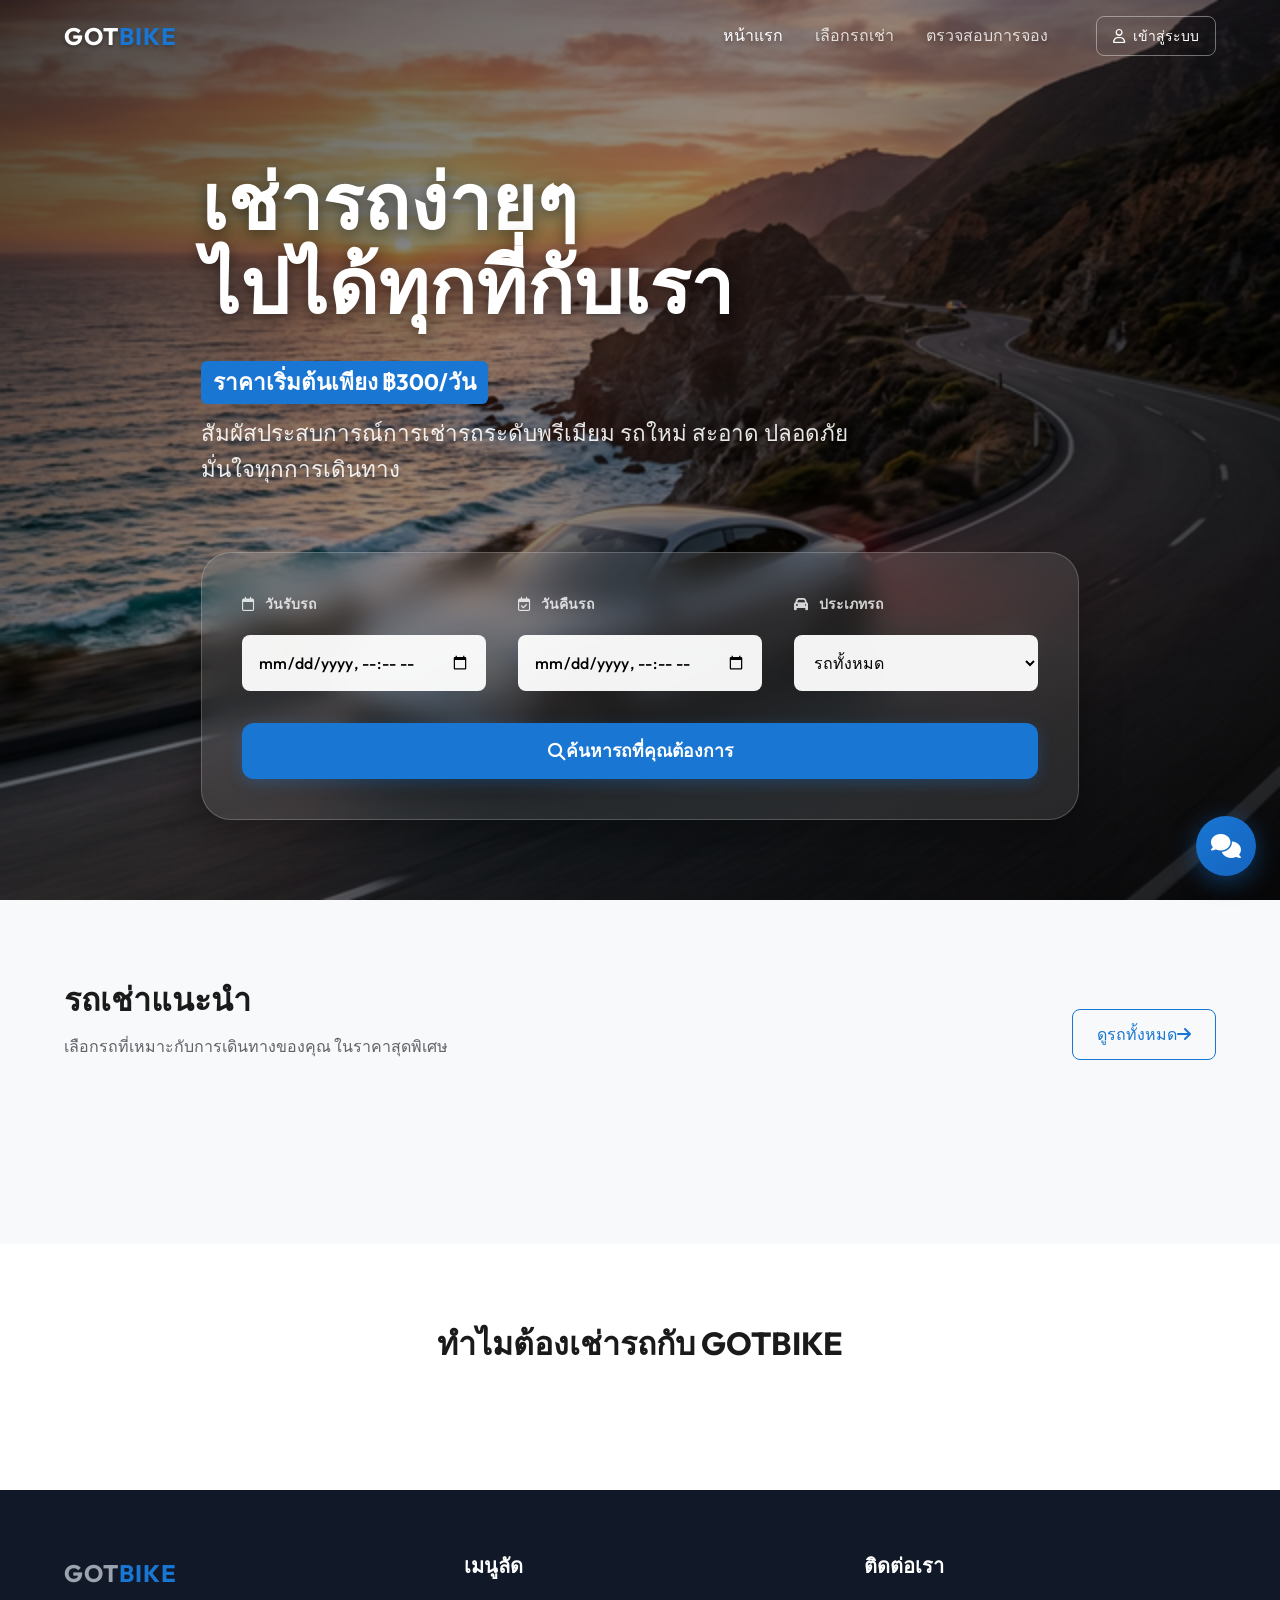
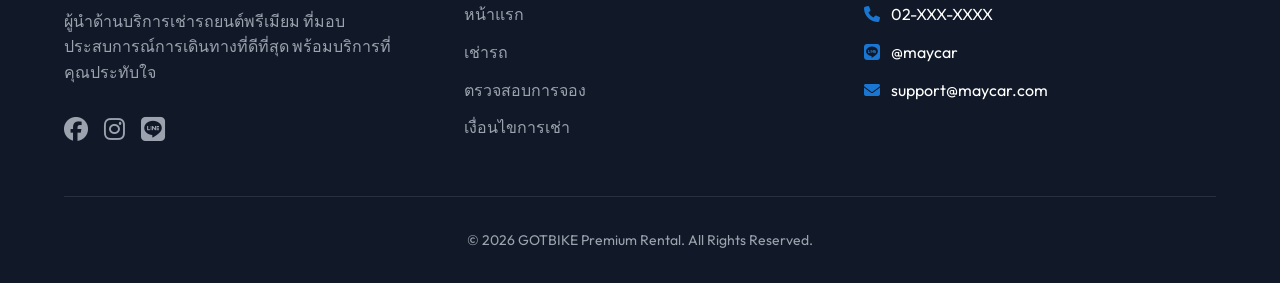
==== Got-Bike-main/index.html @ b729d26a "up" ====
<!DOCTYPE html>
<html lang="th">

<head>
    <meta charset="UTF-8">
    <meta name="viewport" content="width=device-width, initial-scale=1.0">
    <title>Maycar - บริการเช่ารถระดับพรีเมียม</title>
    <link rel="preconnect" href="https://fonts.googleapis.com">
    <link rel="preconnect" href="https://fonts.gstatic.com" crossorigin>
    <link href="https://fonts.googleapis.com/css2?family=Outfit:wght@300;400;500;600;700&display=swap" rel="stylesheet">
    <link rel="stylesheet" href="css/global.css">
    <!-- Icons -->
    <link rel="stylesheet" href="https://cdnjs.cloudflare.com/ajax/libs/font-awesome/6.4.0/css/all.min.css">
</head>

<body>

    <!-- App Shell: Header -->
    <header id="header">
        <div class="container nav-container">
            <a href="#home" class="logo">GOT<span>BIKE</span></a>

            <button class="mobile-menu-btn" id="mobile-menu-btn" onclick="toggleMobileMenu()">
                <i class="fa-solid fa-bars"></i>
            </button>

            <div class="nav-content" id="nav-content">
                <nav class="nav-links">
                    <a href="#home" class="active" onclick="closeMobileMenu()">หน้าแรก</a>
                    <a href="#fleet" onclick="closeMobileMenu()">เลือกรถเช่า</a>
                    <a href="#dashboard" onclick="closeMobileMenu()">ตรวจสอบการจอง</a>
                </nav>
                <div class="nav-actions">
                    <button onclick="toggleModal('loginModal'); closeMobileMenu();" class="btn btn-outline"
                        id="nav-login-btn" style="padding: 0.5rem 1rem; font-size: 0.875rem;">
                        <i class="fa-regular fa-user" style="margin-right: 0.5rem;"></i> เข้าสู่ระบบ
                    </button>
                </div>
            </div>
        </div>
    </header>

    <!-- Main Content Area -->
    <main id="app">

        <!-- View: Home Page -->
        <section id="home" class="view active">
            <!-- Hero Section -->
            <div class="hero">
                <img src="hero_desktop_premium.png" alt="Premium Car" class="hero-bg desktop-only">
                <img src="https://images.unsplash.com/photo-1533473359331-0135ef1b58bf?auto=format&fit=crop&q=80&w=800"
                    alt="Premium Car Mobile" class="hero-bg mobile-only">

                <div class="hero-overlay"></div>

                <div class="container hero-container">
                    <div class="hero-text">
                        <h1 class="hero-title">เช่ารถง่ายๆ<br>ไปได้ทุกที่กับเรา</h1>
                        <p class="hero-subtitle">
                            <span class="highlight">ราคาเริ่มต้นเพียง ฿300/วัน</span><br>
                            สัมผัสประสบการณ์การเช่ารถระดับพรีเมียม รถใหม่ สะอาด ปลอดภัย มั่นใจทุกการเดินทาง
                        </p>
                    </div>

                    <div class="search-bar glass-panel">
                        <div class="search-inputs">
                            <div class="search-input-group">
                                <label><i class="fa-regular fa-calendar"></i> วันรับรถ</label>
                                <input type="datetime-local" class="form-input" id="pickup-date">
                            </div>
                            <div class="search-input-group">
                                <label><i class="fa-regular fa-calendar-check"></i> วันคืนรถ</label>
                                <input type="datetime-local" class="form-input" id="return-date">
                            </div>
                            <div class="search-input-group">
                                <label><i class="fa-solid fa-car"></i> ประเภทรถ</label>
                                <select class="form-input" id="car-type">
                                    <option value="">รถทั้งหมด</option>
                                    <option value="airport">รถรับส่งสนามบิน</option>
                                    <option value="van">รถตู้นำเที่ยว VIP</option>
                                    <option value="car">รถยนต์</option>
                                    <option value="ev">รถไฟฟ้า (EV)</option>
                                    <option value="motorcycle">รถจักรยานยนต์</option>
                                </select>
                            </div>
                        </div>
                        <button class="btn btn-primary search-submit" onclick="navigate('fleet')">
                            <i class="fa-solid fa-magnifying-glass"></i> ค้นหารถที่คุณต้องการ
                        </button>
                    </div>
                </div>
            </div>

            <!-- Featured Cars Section -->
            <div class="container" style="padding: 5rem 1.5rem;">
                <div
                    style="display: flex; justify-content: space-between; align-items: flex-end; margin-bottom: 2.5rem;">
                    <div>
                        <h2 class="section-title">รถเช่าแนะนำ</h2>
                        <p style="color: var(--text-secondary);">เลือกรถที่เหมาะกับการเดินทางของคุณ ในราคาสุดพิเศษ</p>
                    </div>
                    <button class="btn btn-outline" onclick="navigate('fleet')">ดูรถทั้งหมด <i
                            class="fa-solid fa-arrow-right"></i></button>
                </div>

                <div class="vehicle-grid" id="featured-cars-grid">
                    <!-- Vehicle Cards injected via JS -->
                </div>
            </div>

            <!-- Why Us Section -->
            <div style="background-color: white; padding: 5rem 1.5rem;">
                <div class="container">
                    <h2 class="section-title" style="text-align: center; margin-bottom: 3rem;">ทำไมต้องเช่ารถกับ GOTBIKE
                    </h2>
                    <div style="display: grid; grid-template-columns: repeat(auto-fit, minmax(280px, 1fr)); gap: 2.5rem;"
                        id="why-us-grid">
                        <!-- Injected via JS -->
                    </div>
                </div>
            </div>
        </section>

        <!-- View: Fleet Selection -->
        <section id="fleet" class="view">
            <div class="container" style="padding: 2rem 1.5rem;">
                <div class="fleet-layout" style="display: flex; gap: 2rem; align-items: flex-start;">

                    <!-- Sidebar Filter -->
                    <aside class="fleet-sidebar"
                        style="width: 250px; flex-shrink: 0; background: var(--bg-white); padding: 1.5rem; border-radius: 12px; box-shadow: var(--shadow-sm); border: 1px solid var(--surface-border); position: sticky; top: 100px;">
                        <h3 style="margin-top: 0; margin-bottom: 1.5rem; font-size: 1.25rem;">หมวดหมู่รถ</h3>
                        <ul class="filter-list"
                            style="list-style: none; padding: 0; margin: 0; display: flex; flex-direction: column; gap: 0.5rem;"
                            id="fleet-filter-list">
                            <!-- Filters generated by JS -->
                        </ul>
                    </aside>

                    <!-- Vehicle Grid -->
                    <main class="fleet-main" style="flex-grow: 1;">
                        <div
                            style="display: flex; justify-content: space-between; align-items: center; margin-bottom: 2rem;">
                            <h2 style="margin: 0;">รถทั้งหมด</h2>
                            <span id="fleet-count" style="color: var(--text-secondary); font-size: 0.875rem;">พบรถ 0
                                คัน</span>
                        </div>
                        <div class="vehicle-grid" id="fleet-cars-grid">
                            <!-- Vehicle Cards injected via JS -->
                        </div>
                    </main>

                </div>
            </div>
        </section>

        <!-- View: Dashboard -->
        <section id="dashboard" class="view">
            <div class="dashboard-hero">
                <div class="container">
                    <h1 class="hero-title" style="font-size: 3rem; margin-bottom: 0.5rem;">การจองของฉัน</h1>
                    <p class="hero-subtitle" style="font-size: 1.1rem; opacity: 0.8;">
                        ติดตามสถานะและจัดการรายการจองรถทั้งหมดของคุณได้ที่นี่</p>
                </div>
            </div>

            <div class="dashboard-container">
                <!-- Not Logged In State -->
                <div id="dashboard-guest-state" class="glass-panel"
                    style="text-align: center; padding: 4rem 2rem; background: var(--bg-white); border-radius: 20px;">
                    <i class="fa-solid fa-lock fa-3x" style="color: #cbd5e1; margin-bottom: 1.5rem;"></i>
                    <h2 style="font-size: 1.75rem; margin-bottom: 1rem;">เข้าสู่ระบบเพื่อดูการจอง</h2>
                    <p
                        style="color: var(--text-secondary); margin-bottom: 2rem; max-width: 400px; margin-left: auto; margin-right: auto;">
                        กรุณาเข้าสู่ระบบบัญชีของคุณเพื่อตรวจสอบสถานะการเช่ารถและประวัติการทำรายการทั้งหมด</p>
                    <button class="btn btn-primary" onclick="toggleModal('loginModal')"
                        style="padding: 1rem 2rem;">เข้าสู่ระบบตอนนี้</button>
                </div>

                <!-- Logged In State -->
                <div id="dashboard-user-state" style="display: none;">
                    <div class="dashboard-tabs">
                        <button class="tab-btn active" onclick="filterBookings('all', this)">การจองทั้งหมด</button>
                        <button class="tab-btn" onclick="filterBookings('pending', this)">กำลังดำเนินการ</button>
                        <button class="tab-btn" onclick="filterBookings('history', this)">ประวัติย้อนหลัง</button>
                    </div>

                    <div id="user-bookings-list" style="display: flex; flex-direction: column;">
                        <!-- Bookings injected here by JS -->

                        <!-- Empty State Placeholder -->
                        <div id="empty-bookings"
                            style="text-align: center; padding: 5rem 2rem; background: var(--bg-white); border-radius: 20px; border: 2px dashed #e2e8f0; display: none;">
                            <div
                                style="width: 80px; height: 80px; background: #f1f5f9; border-radius: 50%; display: flex; align-items: center; justify-content: center; margin: 0 auto 1.5rem; color: #94a3b8;">
                                <i class="fa-regular fa-calendar-xmark fa-2x"></i>
                            </div>
                            <h3 style="color: #1e293b; margin-bottom: 0.5rem;">ยังไม่มีราการจองในขณะนี้</h3>
                            <p style="color: #64748b; margin-bottom: 2rem;">ดูเหมือนว่าคุณจะยังไม่มีการจองรถ
                                ลองไปเลือกรถที่คุณชอบดูสิ</p>
                            <button class="btn btn-primary" onclick="navigate('fleet')"
                                style="padding: 0.75rem 2rem;">ไปที่หน้ารถเช่า</button>
                        </div>
                    </div>
                </div>
            </div>
        </section>

    </main>

    <!-- App Shell: Footer -->
    <footer>
        <div class="container">
            <div class="footer-content">
                <div class="footer-col" style="flex: 2;">
                    <a href="#home" class="logo" style="display: block; margin-bottom: 1rem;">GOT<span>BIKE</span></a>
                    <p>ผู้นำด้านบริการเช่ารถยนต์พรีเมียม ที่มอบประสบการณ์การเดินทางที่ดีที่สุด พร้อมบริการที่คุณประทับใจ
                    </p>
                    <div style="display: flex; gap: 1rem; margin-top: 1.5rem;">
                        <a href="#" style="font-size: 1.5rem;"><i class="fa-brands fa-facebook"></i></a>
                        <a href="#" style="font-size: 1.5rem;"><i class="fa-brands fa-instagram"></i></a>
                        <a href="#" style="font-size: 1.5rem;"><i class="fa-brands fa-line"></i></a>
                    </div>
                </div>
                <div class="footer-col">
                    <h3>เมนูลัด</h3>
                    <ul>
                        <li><a href="#home">หน้าแรก</a></li>
                        <li><a href="#fleet">เช่ารถ</a></li>
                        <li><a href="#dashboard">ตรวจสอบการจอง</a></li>
                        <li><a href="#">เงื่อนไขการเช่า</a></li>
                    </ul>
                </div>
                <div class="footer-col">
                    <h3>ติดต่อเรา</h3>
                    <ul>
                        <li><i class="fa-solid fa-phone" style="margin-right: 0.5rem; color: var(--primary);"></i>
                            02-XXX-XXXX</li>
                        <li><i class="fa-brands fa-line" style="margin-right: 0.5rem; color: var(--primary);"></i>
                            @maycar</li>
                        <li><i class="fa-solid fa-envelope" style="margin-right: 0.5rem; color: var(--primary);"></i>
                            support@maycar.com</li>
                    </ul>
                </div>
            </div>
            <div class="footer-bottom">
                &copy; 2026 GOTBIKE Premium Rental. All Rights Reserved.
            </div>
        </div>
    </footer>

    <!-- Auth Modals -->
    <!-- Login Modal -->
    <div class="modal-overlay" id="loginModal">
        <div class="modal">
            <i class="fa-solid fa-xmark modal-close" onclick="toggleModal('loginModal')"></i>
            <div class="modal-header">
                <h2 style="margin-bottom: 0.5rem;">ยินดีต้อนรับกลับมา</h2>
                <p style="color: var(--text-secondary);">เข้าสู่ระบบเพื่อจัดการการจองของคุณ</p>
            </div>
            <form id="loginForm" onsubmit="handleLogin(event)">
                <div class="form-group">
                    <label for="login-email">อีเมล</label>
                    <input type="email" id="login-email" class="form-input" placeholder="example@mail.com" required>
                </div>
                <div class="form-group">
                    <label for="login-password">รหัสผ่าน</label>
                    <input type="password" id="login-password" class="form-input" placeholder="••••••••" required>
                </div>
                <button type="submit" class="btn btn-primary"
                    style="width: 100%; margin-top: 1rem;">เข้าสู่ระบบ</button>
            </form>
            <div class="modal-footer">
                ยังไม่มีบัญชีใช่หรือไม่? <a href="#"
                    onclick="switchModal('loginModal', 'registerModal')">สมัครสมาชิก</a>
            </div>
        </div>
    </div>

    <!-- Register Modal -->
    <div class="modal-overlay" id="registerModal">
        <div class="modal">
            <i class="fa-solid fa-xmark modal-close" onclick="toggleModal('registerModal')"></i>
            <div class="modal-header">
                <h2 style="margin-bottom: 0.5rem;">สร้างบัญชีใหม่</h2>
                <p style="color: var(--text-secondary);">สมัครสมาชิกเพื่อรับสิทธิพิเศษมากมาย</p>
            </div>
            <form id="registerForm" onsubmit="handleRegister(event)">
                <div class="form-group">
                    <label for="reg-name">ชื่อ-นามสกุล</label>
                    <input type="text" id="reg-name" class="form-input" placeholder="สมชาย ใจดี" required>
                </div>
                <div class="form-row" style="display: flex; gap: 1rem;">
                    <div class="form-group" style="flex: 1;">
                        <label for="reg-id-card">เลขบัตรประจำตัว</label>
                        <input type="text" id="reg-id-card" class="form-input" placeholder="เลข 13 หลัก">
                    </div>
                    <div class="form-group" style="flex: 1;">
                        <label for="reg-phone">เบอร์โทรศัพท์</label>
                        <input type="tel" id="reg-phone" class="form-input" placeholder="08X-XXX-XXXX">
                    </div>
                </div>
                <div class="form-group">
                    <label for="reg-permanent-address">ที่อยู่ตามบัตรประจำตัว</label>
                    <textarea id="reg-permanent-address" class="form-input" rows="2"
                        placeholder="ที่อยู่ตามทะเบียนบ้าน/บัตรประชาชน"></textarea>
                </div>
                <div class="form-group">
                    <label for="reg-email">อีเมล</label>
                    <input type="email" id="reg-email" class="form-input" placeholder="example@mail.com" required>
                </div>
                <div class="form-group">
                    <label for="reg-password">รหัสผ่าน</label>
                    <input type="password" id="reg-password" class="form-input" placeholder="••••••••" required>
                </div>
                <button type="submit" class="btn btn-accent"
                    style="width: 100%; margin-top: 1rem; font-weight: 600;">สมัครสมาชิก</button>
            </form>
            <div class="modal-footer">
                มีบัญชีอยู่แล้ว? <a href="#" onclick="switchModal('registerModal', 'loginModal')">เข้าสู่ระบบ</a>
            </div>
        </div>
    </div>

    <!-- Booking Modal (Multi-step) -->
    <div class="modal-overlay" id="bookingModal">
        <div class="modal" style="max-width: 600px; padding: 2rem;">
            <i class="fa-solid fa-xmark modal-close" onclick="toggleModal('bookingModal')"></i>
            <div class="modal-header" style="margin-bottom: 1.5rem;">
                <h2 style="font-size: 1.5rem; margin-bottom: 0.5rem;" id="booking-modal-title">ยืนยันการจองรถ</h2>
                <div style="display: flex; gap: 1rem; align-items: center; justify-content: center; margin-top: 1rem;"
                    id="booking-steps">
                    <span class="step-indicator active" id="step-1-indicator">1. ข้อมูล</span>
                    <i class="fa-solid fa-chevron-right" style="color: var(--surface-border); font-size: 0.8rem;"></i>
                    <span class="step-indicator" id="step-2-indicator" style="color: var(--text-secondary);">2.
                        ชำระเงิน</span>
                </div>
            </div>

            <!-- Step 1: Booking Details & Summary -->
            <div id="booking-step-1">
                <div
                    style="display: flex; gap: 1rem; margin-bottom: 1.5rem; background: var(--bg-light); padding: 1rem; border-radius: 8px;">
                    <img id="booking-car-img" src=""
                        style="width: 100px; height: 70px; object-fit: cover; border-radius: 4px;">
                    <div>
                        <h3 id="booking-car-name" style="font-size: 1.1rem; margin-bottom: 0.25rem;">Car Name</h3>
                        <p style="color: var(--primary); font-weight: 600; font-size: 0.9rem;"><span
                                id="booking-car-price">0</span> บาท / วัน</p>
                    </div>
                </div>

                <form id="bookingForm" onsubmit="goToPaymentStep(event)">
                    <input type="hidden" id="booking-car-id">

                    <div class="form-row" style="display: flex; gap: 1rem;">
                        <div class="form-group" style="flex: 1;">
                            <label>วันรับรถ *</label>
                            <input type="datetime-local" id="b-pickup" class="form-input" required
                                onchange="calculateBookingTotal()">
                        </div>
                        <div class="form-group" style="flex: 1;">
                            <label>วันคืนรถ *</label>
                            <input type="datetime-local" id="b-return" class="form-input" required
                                onchange="calculateBookingTotal()">
                        </div>
                    </div>

                    <div class="form-row" style="display: flex; gap: 1rem;">
                        <div class="form-group" style="flex: 1;">
                            <label>เลขบัตรประจำตัว *</label>
                            <input type="text" id="b-id-card" class="form-input" placeholder="เลขบัตร 13 หลัก" required>
                        </div>
                        <div class="form-group" style="flex: 1;">
                            <label>เบอร์โทรศัพท์ *</label>
                            <input type="tel" id="b-phone" class="form-input" placeholder="08X-XXX-XXXX" required>
                        </div>
                    </div>

                    <div class="form-group">
                        <label>ที่อยู่ตามบัตรประจำตัว *</label>
                        <textarea id="b-permanent-address" class="form-input" rows="2"
                            placeholder="ที่อยู่ตามทะเบียนบ้าน/บัตรประชาชน" required></textarea>
                    </div>

                    <div class="form-group">
                        <label>เลือกวิธีรับรถ *</label>
                        <select id="b-delivery" class="form-input" required
                            onchange="toggleAddressField(); calculateBookingTotal();">
                            <option value="store">รับที่สาขา (ฟรี)</option>
                            <option value="delivery">บริการขับส่งถึงที่ (+150 บาท)</option>
                        </select>
                    </div>

                    <div class="form-group" id="address-group" style="display: none;">
                        <label>ที่อยู่จัดส่งรถ *</label>
                        <textarea id="b-address" class="form-input" rows="2"
                            placeholder="ระบุโรงแรม, บ้าน, หรือสถานที่จัดส่ง"></textarea>
                        <label style="margin-top: 0.5rem; display: block;">ลิงก์ Google Map (ถ้ามี)</label>
                        <input type="url" id="b-map-link" class="form-input" placeholder="https://goo.gl/maps/...">
                    </div>

                    <div
                        style="background: rgba(25, 118, 210, 0.05); padding: 1.5rem; border-radius: 8px; margin-bottom: 1.5rem; border: 1px solid rgba(25, 118, 210, 0.1);">
                        <div
                            style="display: flex; justify-content: space-between; margin-bottom: 0.5rem; font-size: 0.9rem;">
                            <span>ค่าเช่ารถ (<span id="summary-days">0</span> วัน)</span>
                            <span><span id="summary-car-total">0</span> บาท</span>
                        </div>
                        <div style="display: flex; justify-content: space-between; margin-bottom: 1rem; font-size: 0.9rem;"
                            id="summary-delivery-row">
                            <span>ค่าบริการส่งรถ</span>
                            <span><span id="summary-delivery-fee">0</span> บาท</span>
                        </div>
                        <div
                            style="display: flex; justify-content: space-between; border-top: 1px dashed var(--surface-border); padding-top: 1rem; font-weight: 700; font-size: 1.25rem;">
                            <span>ยอดชำระสุทธิ</span>
                            <span style="color: var(--primary);"><span id="summary-total">0</span> บาท</span>
                        </div>
                    </div>

                    <button type="submit" class="btn btn-primary" style="width: 100%;">ดำเนินการชำระเงิน <i
                            class="fa-solid fa-arrow-right" style="margin-left: 0.5rem;"></i></button>
                </form>
            </div>

            <!-- Step 2: Payment (Mock QR) -->
            <div id="booking-step-2" style="display: none;">
                <div style="text-align: center; margin-bottom: 1.5rem;">
                    <p style="margin-bottom: 1rem;">สแกนเพื่อชำระยอด <span id="payment-total"
                            style="font-weight: 700; color: var(--primary); font-size: 1.25rem;">0</span> บาท</p>
                    <div
                        style="background: #f8f9fa; padding: 1.5rem; border-radius: 12px; display: inline-block; border: 1px dashed var(--surface-border);">
                        <img id="qr-payment-img"
                            src="https://upload.wikimedia.org/wikipedia/commons/d/d0/QR_code_for_mobile_English_Wikipedia.svg"
                            style="width: 180px; height: 180px;  margin-bottom: 1rem;">
                        <p id="bank-acc-info" style="font-size: 0.875rem; color: var(--text-secondary);"></p>
                    </div>
                </div>

                <form onsubmit="confirmPayment(event)">
                    <div class="form-group">
                        <label>หลักฐานการโอนเงิน (จำลอง)</label>
                        <input type="file" id="b-slip" class="form-input" required accept="image/*">
                    </div>

                    <div style="display: flex; gap: 1rem; margin-top: 2rem;">
                        <button type="button" class="btn btn-outline" style="flex: 1;"
                            onclick="goToDetailsStep()">ย้อนกลับ</button>
                        <button type="submit" class="btn btn-primary" style="flex: 2;">แจ้งชำระเงิน <i
                                class="fa-solid fa-check" style="margin-left: 0.5rem;"></i></button>
                    </div>
                </form>
            </div>

            <!-- Step 3: Success -->
            <div id="booking-step-3" style="display: none; text-align: center; padding: 2rem 0;">
                <div
                    style="width: 80px; height: 80px; background: rgba(76, 175, 80, 0.1); color: #4CAF50; border-radius: 50%; display: flex; align-items: center; justify-content: center; font-size: 2.5rem; margin: 0 auto 1.5rem;">
                    <i class="fa-solid fa-check"></i>
                </div>
                <h2 style="margin-bottom: 0.5rem;">จองรถสำเร็จ!</h2>
                <p style="color: var(--text-secondary); margin-bottom: 2rem;">ขอบคุณที่ใช้บริการ GOTBIKE
                    เราได้ส่งรายละเอียดการจองไปที่อีเมลของคุณแล้ว</p>
                <button class="btn btn-primary"
                    onclick="toggleModal('bookingModal'); window.location.hash='#dashboard'">ไปที่หน้า
                    Dashboard</button>
            </div>
        </div>
    </div>

    <!-- Receipt Modal -->
    <div class="modal-overlay" id="receiptModal" onclick="if(event.target === this) closeReceiptModal()">
        <div class="modal receipt-modal" style="max-width: 520px; padding: 0; position: relative;">
            <i class="fa-solid fa-xmark modal-close" onclick="closeReceiptModal()" style="top: 1rem; right: 1.25rem; font-size: 1.25rem; color: #64748b; cursor: pointer; z-index: 10;"></i>
            <div class="receipt-content" id="receipt-content">
                <div class="receipt-header">
                    <div class="receipt-logo">GOT<span>BIKE</span></div>
                    <p style="color: #64748b; font-size: 0.875rem; margin-top: 0.25rem;">ใบเสร็จการจองรถ</p>
                </div>
                <div class="receipt-divider"></div>
                <div class="receipt-booking-id" id="receipt-booking-id">BKG-00000</div>
                <div class="receipt-car-section" id="receipt-car-section">
                    <img id="receipt-car-img" src="" alt="Car">
                    <div>
                        <h3 id="receipt-car-name">Car Name</h3>
                        <span class="receipt-status" id="receipt-status">สถานะ</span>
                    </div>
                </div>
                <div class="receipt-details">
                    <div class="receipt-row">
                        <span class="receipt-label"><i class="fa-regular fa-user"></i> ชื่อผู้จอง</span>
                        <span class="receipt-value" id="receipt-customer-name">-</span>
                    </div>
                    <div class="receipt-row">
                        <span class="receipt-label"><i class="fa-regular fa-envelope"></i> อีเมล</span>
                        <span class="receipt-value" id="receipt-customer-email">-</span>
                    </div>
                    <div class="receipt-row">
                        <span class="receipt-label"><i class="fa-solid fa-phone"></i> เบอร์โทร</span>
                        <span class="receipt-value" id="receipt-customer-phone">-</span>
                    </div>
                    <div class="receipt-divider-light"></div>
                    <div class="receipt-row">
                        <span class="receipt-label"><i class="fa-solid fa-arrow-right" style="color:#10b981;"></i> วันรับรถ</span>
                        <span class="receipt-value" id="receipt-pickup">-</span>
                    </div>
                    <div class="receipt-row">
                        <span class="receipt-label"><i class="fa-solid fa-arrow-left" style="color:#ef4444;"></i> วันคืนรถ</span>
                        <span class="receipt-value" id="receipt-return">-</span>
                    </div>
                    <div class="receipt-divider-light"></div>
                    <div class="receipt-row receipt-total-row">
                        <span class="receipt-label" style="font-weight:700; font-size:1rem;">ยอดชำระสุทธิ</span>
                        <span class="receipt-value" id="receipt-total" style="font-weight:800; font-size:1.5rem; color:var(--primary);">฿0</span>
                    </div>
                </div>
                <div class="receipt-footer">
                    <p>ขอบคุณที่ใช้บริการ GOTBIKE</p>
                    <p style="font-size: 0.75rem; color: #94a3b8;">เอกสารนี้ออกโดยระบบอัตโนมัติ</p>
                </div>
            </div>
            <div class="receipt-actions">
                <button class="btn btn-outline" onclick="closeReceiptModal()" style="flex:1;"><i class="fa-solid fa-xmark" style="margin-right:0.5rem;"></i> ปิด</button>
                <button class="btn btn-primary" onclick="printReceipt()" style="flex:2;"><i class="fa-solid fa-print" style="margin-right:0.5rem;"></i> พิมพ์ใบเสร็จ</button>
            </div>
        </div>
    </div>

    <!-- Chat FAB Button -->
    <div id="chat-fab" class="chat-fab" onclick="toggleChatWidget()">
        <i class="fa-solid fa-comments"></i>
        <span class="chat-fab-badge" id="chat-fab-badge" style="display:none;">0</span>
    </div>

    <!-- Chat Widget -->
    <div id="chat-widget" class="chat-widget">
        <div class="chat-widget-header">
            <div style="display:flex; align-items:center; gap:0.75rem;">
                <div class="chat-avatar"><i class="fa-solid fa-headset"></i></div>
                <div>
                    <h4 style="margin:0; font-size:1rem; color:white;">GOTBIKE Support</h4>
                    <span style="font-size:0.75rem; color:rgba(255,255,255,0.7);">ออนไลน์ พร้อมช่วยเหลือ</span>
                </div>
            </div>
            <button class="chat-close-btn" onclick="toggleChatWidget()"><i class="fa-solid fa-xmark"></i></button>
        </div>
        <div class="chat-widget-body" id="chat-messages">
            <div class="chat-welcome-msg">
                <div class="chat-avatar-lg"><i class="fa-solid fa-robot"></i></div>
                <p>สวัสดีครับ! 👋<br>มีอะไรให้ช่วยไหมครับ? พิมพ์ข้อความได้เลย</p>
            </div>
        </div>
        <div class="chat-widget-footer">
            <div class="chat-login-required" id="chat-login-required" style="display:none;">
                <p>กรุณา<a href="#" onclick="toggleModal('loginModal'); toggleChatWidget();">เข้าสู่ระบบ</a>เพื่อส่งข้อความ</p>
            </div>
            <form class="chat-input-form" id="chat-input-form" onsubmit="sendChatMessage(event)">
                <input type="text" id="chat-input" class="chat-input" placeholder="พิมพ์ข้อความ..." autocomplete="off">
                <button type="submit" class="chat-send-btn"><i class="fa-solid fa-paper-plane"></i></button>
            </form>
        </div>
    </div>

    <!-- Firebase SDK (Compat) -->
    <script src="https://www.gstatic.com/firebasejs/9.6.1/firebase-app-compat.js"></script>
    <script src="https://www.gstatic.com/firebasejs/9.6.1/firebase-database-compat.js"></script>
    <script src="js/firebase-config.js"></script>

    <script src="js/data.js"></script>
    <script src="js/app.js"></script>
</body>

</html>
---- Got-Bike-main/css/global.css ----
:root {
    --primary: #1976D2;
    /* Deep Blue */
    --primary-hover: #1565C0;
    --accent: #FFCA28;
    /* Warm Yellow */
    --accent-hover: #FFB300;
    --bg-light: #F8F9FA;
    /* Almost white background */
    --bg-white: #FFFFFF;
    /* Pure White */
    --surface: rgba(255, 255, 255, 0.9);
    --surface-border: rgba(0, 0, 0, 0.08);
    --text-primary: #1A1A1A;
    /* Dark text for readability */
    --text-secondary: #5F6368;
    /* Gray text for secondary info */
    --glass-bg: rgba(255, 255, 255, 0.85);
    --glass-border: rgba(255, 255, 255, 0.4);
    --shadow-sm: 0 2px 8px rgba(0, 0, 0, 0.05);
    --shadow-md: 0 4px 20px rgba(0, 0, 0, 0.08);
}

* {
    margin: 0;
    padding: 0;
    box-sizing: border-box;
}

body {
    font-family: 'Outfit', 'Inter', -apple-system, sans-serif;
    background-color: var(--bg-light);
    color: var(--text-primary);
    line-height: 1.6;
    overflow-x: hidden;
}

/* Typography styles */
h1,
h2,
h3,
h4,
h5,
h6 {
    font-weight: 600;
    line-height: 1.2;
}

h2 {
    font-size: 2.5rem;
    margin-bottom: 2rem;
    text-align: center;
}

a {
    text-decoration: none;
    color: inherit;
}

ul {
    list-style: none;
}

/* Responsive Utility Classes */
.mobile-only {
    display: none !important;
}

.section-title {
    font-size: 2rem;
    font-weight: 700;
    margin-bottom: 1rem;
    text-align: left;
}

/* Reusable Components */
.container {
    max-width: 1200px;
    margin: 0 auto;
    padding: 0 1.5rem;
}

.btn {
    display: inline-flex;
    align-items: center;
    justify-content: center;
    padding: 0.75rem 1.5rem;
    border-radius: 8px;
    font-weight: 500;
    cursor: pointer;
    transition: all 0.3s ease;
    border: none;
    font-size: 1rem;
}

.btn-primary {
    background: var(--primary);
    color: white;
    box-shadow: 0 4px 15px rgba(25, 118, 210, 0.3);
}

.btn-primary:hover {
    background: var(--primary-hover);
    transform: translateY(-2px);
    box-shadow: 0 6px 20px rgba(25, 118, 210, 0.4);
}

.btn-accent {
    background: var(--accent);
    color: #000;
    box-shadow: 0 4px 15px rgba(255, 202, 40, 0.3);
}

.btn-accent:hover {
    background: var(--accent-hover);
    transform: translateY(-2px);
    box-shadow: 0 6px 20px rgba(255, 202, 40, 0.4);
}

.btn-outline {
    background: transparent;
    color: var(--primary);
    border: 1px solid var(--primary);
    transition: all 0.3s ease;
}

.btn-outline:hover {
    background: var(--primary);
    color: white;
    border-color: var(--primary);
}

.glass-panel {
    background: var(--glass-bg);
    backdrop-filter: blur(12px);
    -webkit-backdrop-filter: blur(12px);
    border: 1px solid var(--glass-border);
    border-radius: 16px;
}

/* Header */
header {
    position: fixed;
    top: 0;
    left: 0;
    width: 100%;
    z-index: 1000;
    padding: 1rem 0;
    transition: all 0.3s ease;
}

header.scrolled {
    background: rgba(255, 255, 255, 0.98);
    backdrop-filter: blur(10px);
    border-bottom: 1px solid var(--surface-border);
    box-shadow: var(--shadow-sm);
    padding: 0.5rem 0;
}

.nav-container {
    display: flex;
    justify-content: space-between;
    align-items: center;
    width: 100%;
}

.mobile-menu-btn {
    display: none;
    /* Hidden by default on desktop */
}

.nav-content {
    display: flex;
    align-items: center;
    gap: 3rem;
}

/* Header Text Colors based on scroll */
header:not(.scrolled) .logo,
header:not(.scrolled) .nav-links a {
    color: white;
    text-shadow: 0 2px 4px rgba(0, 0, 0, 0.3);
}

header:not(.scrolled) .btn-outline {
    color: white;
    border-color: rgba(255, 255, 255, 0.4);
}

header:not(.scrolled) .btn-outline:hover {
    background: rgba(255, 255, 255, 0.1);
}

header:not(.scrolled) .btn-outline:hover {
    background: rgba(255, 255, 255, 0.1);
}

.logo {
    font-size: 1.5rem;
    font-weight: 700;
    color: var(--text-primary);
    letter-spacing: 1px;
}

.logo span {
    color: var(--primary);
}

.nav-links {
    display: flex;
    gap: 2rem;
}

.nav-links a {
    font-size: 1rem;
    font-weight: 500;
    color: var(--text-primary);
    opacity: 0.8;
    transition: all 0.3s ease;
}

.nav-links a:hover,
.nav-links a.active {
    color: var(--primary);
    opacity: 1;
}

/* Main Content Views */
.view {
    display: none;
    opacity: 0;
    transition: opacity 0.4s ease;
    padding-top: 80px;
    /* Offset for fixed header */
    min-height: calc(100vh - 80px);
}

.view.active {
    display: block;
    opacity: 1;
}

/* Home - Hero Section */
.hero {
    position: relative;
    height: 100vh;
    min-height: 800px;
    margin-top: -80px;
    display: flex;
    align-items: center;
    overflow: hidden;
}

.hero-container {
    display: flex;
    flex-direction: column;
    justify-content: center;
    height: 100%;
    position: relative;
    z-index: 5;
    padding-top: 5rem;
}

.hero-bg {
    position: absolute;
    top: 0;
    left: 0;
    width: 100%;
    height: 100%;
    object-fit: cover;
    z-index: -2;
    transition: transform 0.5s ease;
}

.hero-overlay {
    position: absolute;
    top: 0;
    left: 0;
    width: 100%;
    height: 100%;
    background: linear-gradient(135deg,
            rgba(0, 0, 0, 0.7) 0%,
            rgba(0, 0, 0, 0.4) 40%,
            rgba(0, 0, 0, 0.8) 100%);
    z-index: -1;
}

.hero-text {
    max-width: 700px;
    margin-bottom: 4rem;
    animation: fadeInUp 1s ease;
}

.hero-title {
    font-size: clamp(3rem, 6vw, 5rem);
    font-weight: 800;
    margin-bottom: 2rem;
    color: white;
    line-height: 1.1;
    text-shadow: 0 4px 15px rgba(0, 0, 0, 0.5);
}

.hero-subtitle {
    font-size: clamp(1.1rem, 2vw, 1.4rem);
    color: rgba(255, 255, 255, 0.9);
    margin-bottom: 0;
    line-height: 1.6;
}

.hero-subtitle .highlight {
    background: var(--primary);
    color: white;
    padding: 0.25rem 0.75rem;
    border-radius: 6px;
    font-weight: 700;
    display: inline-block;
    margin-bottom: 0.75rem;
}

/* Glassmorphism Panel */
.glass-panel {
    background: rgba(255, 255, 255, 0.1);
    backdrop-filter: blur(15px);
    -webkit-backdrop-filter: blur(15px);
    border: 1px solid rgba(255, 255, 255, 0.2);
    border-radius: 20px;
    box-shadow: 0 20px 40px rgba(0, 0, 0, 0.3);
}

/* Home - Quick Search Bar */
.search-bar {
    width: 100%;
    max-width: 1100px;
    padding: 2.5rem;
    display: flex;
    flex-direction: column;
    gap: 2rem;
    animation: fadeInUp 1.2s ease;
    border-radius: 30px;
}

.search-inputs {
    width: 100%;
    display: grid;
    grid-template-columns: repeat(3, 1fr);
    gap: 2rem;
}

.search-input-group {
    display: flex;
    flex-direction: column;
    gap: 0.5rem;
}

.search-input-group label {
    display: block;
    color: rgba(255, 255, 255, 0.8);
    font-size: 0.875rem;
    font-weight: 600;
    margin-bottom: 0.75rem;
}

.search-input-group label i {
    margin-right: 0.5rem;
    color: var(--primary-light);
}

.search-input-group .form-input {
    background: rgba(255, 255, 255, 0.95);
    border: none;
    height: 56px;
    border-radius: 8px;
    padding: 0 1rem;
    font-family: inherit;
    width: 100%;
    font-weight: 500;
}

@keyframes fadeInUp {
    from {
        opacity: 0;
        transform: translateY(30px);
    }

    to {
        opacity: 1;
        transform: translateY(0);
    }
}

@media (max-width: 992px) {
    .hero-title {
        font-size: 3.5rem;
    }

    .search-bar {
        flex-direction: column;
        align-items: stretch;
        padding: 2rem;
    }

    .hero {
        height: auto;
        min-height: 100vh;
        padding: 120px 1.5rem 80px;
    }
}

@media (max-width: 768px) {
    .search-inputs {
        grid-template-columns: 1fr;
    }

    .hero-title {
        font-size: 2.5rem;
    }
}

.search-field {
    display: flex;
    flex-direction: column;
    gap: 0.5rem;
}

.search-field label {
    font-size: 0.875rem;
    color: var(--text-secondary);
    font-weight: 500;
}

.search-field input,
.search-field select {
    background: var(--bg-white);
    border: 1px solid var(--surface-border);
    color: var(--text-primary);
    padding: 1rem;
    border-radius: 8px;
    font-family: inherit;
    font-size: 1rem;
    transition: all 0.3s ease;
    box-shadow: inset 0 1px 3px rgba(0, 0, 0, 0.02);
}

.search-field input:focus,
.search-field select:focus {
    outline: none;
    border-color: var(--primary);
    box-shadow: 0 0 0 3px rgba(25, 118, 210, 0.1);
}

.search-field input[type="date"] {
    position: relative;
}

.quick-search button {
    padding: 1rem;
    height: 54px;
    /* Matches input height roughly */
}

.search-submit {
    height: 56px;
    font-size: 1.1rem;
    font-weight: 700;
    border-radius: 12px;
}

/* Vehicle Cards */
.vehicle-grid {
    display: grid;
    grid-template-columns: repeat(auto-fill, minmax(300px, 1fr));
    gap: 2rem;
    margin-bottom: 4rem;
}

.vehicle-card {
    border-radius: 16px;
    overflow: hidden;
    background: var(--bg-white);
    border: 1px solid var(--surface-border);
    transition: transform 0.3s ease, box-shadow 0.3s ease;
    display: flex;
    flex-direction: column;
    box-shadow: var(--shadow-sm);
}

.vehicle-card:hover {
    transform: translateY(-8px);
    box-shadow: var(--shadow-md);
    border-color: rgba(25, 118, 210, 0.2);
}

.vehicle-img-wrapper {
    position: relative;
    height: 200px;
    overflow: hidden;
    background: #f0f2f5;
}

.vehicle-img {
    width: 100%;
    height: 100%;
    object-fit: cover;
    transition: transform 0.5s ease;
}

.vehicle-card:hover .vehicle-img {
    transform: scale(1.05);
}

.vehicle-category {
    position: absolute;
    top: 1rem;
    right: 1rem;
    background: var(--accent);
    color: #000;
    padding: 0.35rem 0.85rem;
    border-radius: 20px;
    font-size: 0.75rem;
    font-weight: 700;
    text-transform: uppercase;
    box-shadow: 0 2px 10px rgba(255, 202, 40, 0.4);
}

.vehicle-info {
    padding: 1.5rem;
    flex: 1;
    display: flex;
    flex-direction: column;
}

.vehicle-name {
    font-size: 1.25rem;
    margin-bottom: 0.5rem;
}

.vehicle-specs {
    display: flex;
    gap: 1rem;
    color: var(--text-secondary);
    font-size: 0.875rem;
    margin-bottom: 1.5rem;
}

.vehicle-spec {
    display: flex;
    align-items: center;
    gap: 0.3rem;
}

.vehicle-footer {
    margin-top: auto;
    display: flex;
    justify-content: space-between;
    align-items: center;
    padding-top: 1.5rem;
    border-top: 1px solid var(--surface-border);
}

.vehicle-price {
    font-size: 1.5rem;
    font-weight: 700;
    color: var(--primary);
}

.vehicle-price span {
    font-size: 0.875rem;
    color: var(--text-secondary);
    font-weight: 400;
}

/* Why Us Section */
.why-us {
    padding: 5rem 0;
    background: var(--bg-white);
}

.features-grid {
    display: grid;
    grid-template-columns: repeat(auto-fit, minmax(280px, 1fr));
    gap: 2rem;
    margin-top: 3rem;
}

.feature-card {
    text-align: center;
    padding: 2.5rem 1.5rem;
    border-radius: 16px;
    background: var(--bg-light);
    border: 1px solid var(--surface-border);
    box-shadow: var(--shadow-sm);
    transition: transform 0.3s ease;
}

.feature-card:hover {
    transform: translateY(-5px);
}

.feature-icon {
    font-size: 3rem;
    margin-bottom: 1.5rem;
    display: inline-block;
    color: var(--accent);
    filter: drop-shadow(0 4px 6px rgba(255, 202, 40, 0.4));
}

.feature-title {
    font-size: 1.25rem;
    margin-bottom: 1rem;
}

.feature-desc {
    color: var(--text-secondary);
    font-size: 0.95rem;
}

/* Footer */
footer {
    background: #111827;
    /* Dark blue-gray for footer */
    color: white;
    padding: 4rem 0 2rem;
    border-top: none;
}

.footer-content {
    display: grid;
    grid-template-columns: repeat(auto-fit, minmax(250px, 1fr));
    gap: 3rem;
    margin-bottom: 3rem;
}

.footer-col h3 {
    font-size: 1.25rem;
    margin-bottom: 1.5rem;
    color: white;
}

.footer-col.logo-col .logo {
    color: white;
}

.footer-col.logo-col .logo span {
    color: var(--accent);
}

.footer-col p {
    color: #9CA3AF;
    margin-bottom: 1rem;
}

.footer-col ul {
    display: flex;
    flex-direction: column;
    gap: 0.75rem;
}

.footer-col a {
    color: #9CA3AF;
    transition: color 0.3s ease;
}

.footer-col a:hover {
    color: var(--accent);
}

.footer-bottom {
    text-align: center;
    padding-top: 2rem;
    border-top: 1px solid rgba(255, 255, 255, 0.1);
    color: #9CA3AF;
    font-size: 0.875rem;
}

/* Responsive */
@media (max-width: 768px) {
    .hero h1 {
        font-size: 2.5rem;
    }

    .quick-search {
        margin: -40px 1rem 3rem;
        padding: 1.5rem;
    }

    .nav-links {
        display: none;
        /* Add mobile menu later */
    }
}

/* Modals */
.modal-overlay {
    position: fixed;
    top: 0;
    left: 0;
    width: 100%;
    height: 100%;
    background: rgba(0, 0, 0, 0.5);
    backdrop-filter: blur(5px);
    z-index: 2000;
    display: flex;
    align-items: center;
    justify-content: center;
    opacity: 0;
    pointer-events: none;
    transition: opacity 0.3s ease;
}

.modal-overlay.active {
    opacity: 1;
    pointer-events: all;
    overflow-y: auto;
    padding: 2rem 0;
}

.modal {
    background: var(--bg-white);
    width: 90%;
    max-width: 450px;
    border-radius: 16px;
    padding: 2.5rem;
    box-shadow: var(--shadow-md);
    transform: translateY(20px);
    transition: transform 0.3s ease;
    position: relative;
    max-height: calc(100vh - 4rem);
    overflow-y: auto;
}

.modal-overlay.active .modal {
    transform: translateY(0);
}

.modal-close {
    position: absolute;
    top: 1rem;
    right: 1.5rem;
    font-size: 1.5rem;
    color: var(--text-secondary);
    cursor: pointer;
    transition: color 0.3s ease;
}

.modal-close:hover {
    color: var(--primary);
}

.modal-header {
    text-align: center;
    margin-bottom: 2rem;
}

.form-group {
    margin-bottom: 1.5rem;
}

.form-group label {
    display: block;
    font-size: 0.875rem;
    font-weight: 500;
    margin-bottom: 0.5rem;
    color: var(--text-primary);
}

.form-input {
    width: 100%;
    padding: 0.875rem 1rem;
    border: 1px solid var(--surface-border);
    border-radius: 8px;
    font-family: inherit;
    font-size: 1rem;
    transition: all 0.3s ease;
    background: var(--bg-light);
}

.form-input:focus {
    outline: none;
    border-color: var(--primary);
    box-shadow: 0 0 0 3px rgba(25, 118, 210, 0.1);
}

.modal-footer {
    text-align: center;
    margin-top: 1.5rem;
    font-size: 0.875rem;
    color: var(--text-secondary);
}

.modal-footer a {
    color: var(--primary);
    font-weight: 600;
}

.modal-footer a:hover {
    text-decoration: underline;
}

/* ==========================================================================
   FLEET SELECTION STYLES
   ========================================================================== */
.fleet-layout {
    display: flex;
    gap: 2rem;
    align-items: flex-start;
}

.fleet-sidebar {
    width: 250px;
    flex-shrink: 0;
    background: var(--bg-white);
    padding: 1.5rem;
    border-radius: 12px;
    box-shadow: var(--shadow-sm);
    border: 1px solid var(--surface-border);
    position: sticky;
    top: 100px;
    /* Accounts for fixed header */
}

.filter-btn {
    display: flex;
    align-items: center;
    gap: 0.75rem;
    width: 100%;
    padding: 0.75rem 1rem;
    background: transparent;
    border: none;
    border-radius: 8px;
    color: var(--text-primary);
    font-size: 0.95rem;
    font-weight: 500;
    text-align: left;
    cursor: pointer;
    transition: all 0.2s ease;
}

.filter-btn:hover {
    background: rgba(25, 118, 210, 0.05);
    /* very light primary */
    color: var(--primary);
}

.filter-btn.active {
    background: rgba(25, 118, 210, 0.1);
    color: var(--primary);
    font-weight: 600;
}

.filter-icon {
    width: 20px;
    text-align: center;
    font-size: 1.1rem;
}

/* Responsive adjustment for Fleet page */
@media (max-width: 992px) {
    .fleet-layout {
        flex-direction: column;
    }

    .fleet-sidebar {
        width: 100%;
        position: static;
        margin-bottom: 2rem;
    }

    .filter-list {
        flex-direction: row !important;
        flex-wrap: wrap;
    }

    .filter-btn {
        width: auto;
    }
}

/* Dashboard Refinement */
.dashboard-container {
    padding: 3rem 1.5rem;
    max-width: 1000px;
    margin: 0 auto;
}

.dashboard-hero {
    background: linear-gradient(135deg, #1e293b 0%, #0f172a 100%);
    padding: 4rem 1.5rem;
    text-align: center;
    color: white;
    border-radius: 0 0 40px 40px;
    margin-bottom: -40px;
}

.dashboard-tabs {
    display: flex;
    gap: 1rem;
    margin-bottom: 2.5rem;
    background: #f1f5f9;
    padding: 0.5rem;
    border-radius: 12px;
    width: fit-content;
    margin-left: auto;
    margin-right: auto;
}

.tab-btn {
    padding: 0.75rem 1.5rem;
    border-radius: 10px;
    font-weight: 600;
    font-size: 0.875rem;
    color: #64748b;
    transition: all 0.3s ease;
    border: none;
    background: transparent;
    cursor: pointer;
}

.tab-btn.active {
    background: white;
    color: var(--primary);
    box-shadow: 0 4px 12px rgba(0, 0, 0, 0.05);
}

.dashboard-card {
    background: white;
    border: 1px solid #e2e8f0;
    border-radius: 20px;
    padding: 1.5rem;
    display: grid;
    grid-template-columns: 200px 1fr 180px;
    gap: 2rem;
    align-items: center;
    margin-bottom: 1.5rem;
    transition: all 0.3s ease;
    box-shadow: 0 4px 6px -1px rgba(0, 0, 0, 0.05), 0 2px 4px -1px rgba(0, 0, 0, 0.03);
}

.dashboard-card:hover {
    transform: translateY(-4px);
    box-shadow: 0 10px 25px -5px rgba(0, 0, 0, 0.1), 0 8px 10px -6px rgba(0, 0, 0, 0.1);
    border-color: #3b82f630;
}

.card-img-wrapper {
    width: 200px;
    height: 130px;
    border-radius: 12px;
    overflow: hidden;
}

.card-img-wrapper img {
    width: 100%;
    height: 100%;
    object-fit: cover;
}

.card-info {
    display: flex;
    flex-direction: column;
    gap: 0.75rem;
}

.card-meta {
    display: flex;
    flex-wrap: wrap;
    gap: 1.5rem;
    font-size: 0.875rem;
    color: #64748b;
}

.card-meta i {
    margin-right: 0.5rem;
    color: var(--primary);
}

.card-price-col {
    text-align: right;
    border-left: 1px solid #e2e8f0;
    padding-left: 2rem;
    display: flex;
    flex-direction: column;
    justify-content: center;
    gap: 0.5rem;
}

.status-label {
    padding: 0.35rem 1rem;
    border-radius: 30px;
    font-size: 0.75rem;
    font-weight: 700;
    text-transform: uppercase;
    letter-spacing: 0.05em;
    width: fit-content;
}

@media (max-width: 900px) {
    .dashboard-card {
        grid-template-columns: 1fr;
        gap: 1.5rem;
    }

    .card-img-wrapper {
        width: 100%;
        height: 200px;
    }

    .card-price-col {
        border-left: none;
        padding-left: 0;
        border-top: 1px solid #e2e8f0;
        padding-top: 1.5rem;
        text-align: left;
    }
}

/* ==========================================================================
   MOBILE RESPONSIVENESS (max-width: 768px)
   ========================================================================== */
@media (max-width: 768px) {

    /* Responsive Utility */
    .desktop-only {
        display: none !important;
    }

    .mobile-only {
        display: block !important;
    }

    /* Header & Mobile Menu */
    .mobile-menu-btn {
        display: block;
        background: transparent;
        border: none;
        color: inherit;
        font-size: 1.5rem;
        cursor: pointer;
        padding: 0.5rem;
        z-index: 1001;
    }

    header:not(.scrolled) .mobile-menu-btn {
        color: white;
    }

    .nav-content {
        position: fixed;
        top: 0;
        right: -100%;
        width: 80%;
        max-width: 320px;
        height: 100vh;
        background: white;
        display: flex;
        flex-direction: column;
        align-items: center;
        justify-content: center;
        gap: 2rem;
        padding: 2rem;
        box-shadow: -10px 0 30px rgba(0, 0, 0, 0.15);
        transition: right 0.4s cubic-bezier(0.4, 0, 0.2, 1);
        z-index: 1000;
    }

    .nav-content.active {
        right: 0;
    }

    .nav-links {
        display: flex;
        flex-direction: column;
        gap: 1.5rem;
        text-align: center;
    }

    .nav-links a {
        font-size: 1.25rem;
        color: var(--text-primary) !important;
        text-shadow: none !important;
    }

    .nav-actions {
        width: 100%;
    }

    .nav-actions button {
        width: 100%;
        padding: 1rem !important;
    }

    /* ===== Hero Section ===== */
    .hero {
        min-height: 100vh;
        min-height: 100dvh;
        height: auto;
        padding-top: 0;
        align-items: center;
        text-align: center;
    }

    .hero-container {
        padding-top: 6rem;
        padding-bottom: 2rem;
        display: flex;
        flex-direction: column;
        justify-content: center;
        align-items: center;
        min-height: 100vh;
        min-height: 100dvh;
    }

    .hero-text {
        margin-bottom: 2rem;
        max-width: 100%;
    }

    .hero-title {
        font-size: 2.2rem;
        margin-bottom: 1rem;
        line-height: 1.2;
    }

    .hero-subtitle {
        font-size: 0.95rem;
        line-height: 1.7;
    }

    .hero-subtitle .highlight {
        font-size: 0.9rem;
        padding: 0.2rem 0.6rem;
    }

    /* ===== Search Bar ===== */
    .search-bar {
        padding: 1.25rem;
        margin-top: 0;
        border-radius: 16px;
        gap: 1rem;
        width: 100%;
    }

    .search-inputs {
        grid-template-columns: 1fr;
        gap: 1rem;
    }

    .search-input-group label {
        font-size: 0.8rem;
        margin-bottom: 0.4rem;
    }

    .search-input-group .form-input {
        height: 44px;
        min-height: 44px;
        max-height: 44px;
        font-size: 0.9rem;
        color: var(--text-primary);
        -webkit-appearance: none;
        appearance: none;
        line-height: 44px;
        padding: 0 0.75rem;
        border-radius: 8px;
        background: rgba(255, 255, 255, 0.95);
    }

    /* Normalize datetime-local on iOS to match select */
    .search-input-group input[type="datetime-local"] {
        height: 44px;
        min-height: 44px;
        max-height: 44px;
        line-height: 1;
        display: flex;
        align-items: center;
    }

    .search-input-group select {
        height: 44px;
        min-height: 44px;
        max-height: 44px;
    }

    .search-submit {
        height: 44px;
        font-size: 1rem;
    }

    .search-bar button {
        width: 100%;
        margin-top: 0;
    }

    /* ===== Featured Section Header ===== */
    .section-title {
        font-size: 1.5rem;
        text-align: center;
    }

    /* ===== Vehicle Cards ===== */
    .vehicle-grid {
        grid-template-columns: 1fr;
        gap: 1.25rem;
    }

    .vehicle-card {
        border-radius: 12px;
    }

    .vehicle-img-wrapper {
        height: 180px;
    }

    .vehicle-info {
        padding: 1rem;
    }

    .vehicle-name {
        font-size: 1.1rem;
    }

    .vehicle-price {
        font-size: 1.3rem;
    }

    .vehicle-footer {
        padding-top: 1rem;
    }

    /* ===== Fleet Sidebar ===== */
    .fleet-layout {
        flex-direction: column !important;
        gap: 1rem !important;
    }

    .fleet-sidebar {
        width: 100% !important;
        position: static !important;
        margin-bottom: 1rem;
        padding: 1rem !important;
        border-radius: 12px !important;
    }

    .fleet-sidebar h3 {
        margin-bottom: 1rem !important;
        font-size: 1.1rem !important;
    }

    .filter-list {
        flex-direction: row !important;
        flex-wrap: wrap !important;
        gap: 0.5rem !important;
    }

    .filter-btn {
        width: auto;
        padding: 0.5rem 0.75rem;
        font-size: 0.85rem;
    }

    /* ===== Dashboard ===== */
    .dashboard-hero {
        padding: 3rem 1.5rem;
        border-radius: 0 0 20px 20px;
    }

    .dashboard-hero .hero-title {
        font-size: 2rem !important;
    }

    .dashboard-container {
        padding: 2rem 1rem;
    }

    .dashboard-tabs {
        width: 100%;
        overflow-x: auto;
        padding: 0.35rem;
        justify-content: flex-start;
        gap: 0.5rem;
    }

    .tab-btn {
        white-space: nowrap;
        padding: 0.6rem 1rem;
        font-size: 0.8rem;
    }

    .dashboard-card {
        padding: 1rem;
        border-radius: 14px;
    }

    .card-meta {
        gap: 0.75rem;
        flex-direction: column;
    }

    /* ===== Footer ===== */
    footer {
        padding: 3rem 0 1.5rem;
    }

    .footer-content {
        grid-template-columns: 1fr;
        gap: 2rem;
        text-align: center;
    }

    .footer-col {
        text-align: center;
    }

    .footer-col i {
        display: inline-block;
    }

    .footer-col ul {
        align-items: center;
    }

    .footer-bottom {
        font-size: 0.75rem;
    }

    /* ===== Modals ===== */
    .modal {
        width: 95% !important;
        padding: 1.5rem !important;
        border-radius: 14px !important;
    }

    .modal-header h2 {
        font-size: 1.25rem !important;
    }

    /* Booking Modal form rows */
    .form-row {
        flex-direction: column !important;
        gap: 0 !important;
    }

    .form-group {
        margin-bottom: 1rem;
    }

    /* ===== General Typography ===== */
    h2 {
        font-size: 1.75rem;
        margin-bottom: 1.5rem;
    }

    /* Fix inline-styled section headers */
    #home .container>div[style*="justify-content: space-between"] {
        flex-direction: column !important;
        align-items: flex-start !important;
        gap: 1rem !important;
    }

    #home .container>div[style*="justify-content: space-between"] .btn-outline {
        align-self: flex-start;
    }

    /* Why Us section heading */
    #home div[style*="background-color: white"] h2 {
        font-size: 1.5rem !important;
    }

    /* Features grid */
    #home div[style*="grid-template-columns"] {
        grid-template-columns: 1fr !important;
    }

    .feature-card {
        padding: 1.5rem 1rem;
    }

    .feature-icon {
        font-size: 2.25rem;
    }

    .feature-title {
        font-size: 1.1rem;
    }

    /* Fleet header */
    #fleet .container>div[style*="justify-content: space-between"] {
        flex-direction: column !important;
        align-items: flex-start !important;
        gap: 0.5rem !important;
    }

    #fleet h2 {
        font-size: 1.5rem !important;
        margin: 0 !important;
    }
}

/* =============================================
   Receipt Modal Styles
   ============================================= */
.receipt-modal {
    border-radius: 16px !important;
    overflow: hidden;
    box-shadow: 0 25px 60px rgba(0, 0, 0, 0.3) !important;
}

.receipt-content {
    padding: 2rem;
    background: white;
}

.receipt-header {
    text-align: center;
    margin-bottom: 0.5rem;
}

.receipt-logo {
    font-size: 1.75rem;
    font-weight: 800;
    color: var(--text-primary);
    letter-spacing: -0.5px;
}

.receipt-logo span {
    color: var(--primary);
}

.receipt-divider {
    border: none;
    height: 2px;
    background: linear-gradient(90deg, transparent, var(--primary), transparent);
    margin: 1rem 0;
}

.receipt-divider-light {
    height: 1px;
    background: #e2e8f0;
    margin: 0.75rem 0;
}

.receipt-booking-id {
    text-align: center;
    font-size: 0.8rem;
    font-weight: 600;
    color: var(--primary);
    background: rgba(25, 118, 210, 0.08);
    padding: 0.4rem 1rem;
    border-radius: 20px;
    display: inline-block;
    margin: 0 auto 1.25rem;
    width: fit-content;
    display: block;
    width: fit-content;
    margin-left: auto;
    margin-right: auto;
}

.receipt-car-section {
    display: flex;
    align-items: center;
    gap: 1rem;
    background: var(--bg-light);
    padding: 1rem;
    border-radius: 12px;
    margin-bottom: 1.25rem;
}

.receipt-car-section img {
    width: 80px;
    height: 55px;
    object-fit: cover;
    border-radius: 8px;
}

.receipt-car-section h3 {
    font-size: 1.1rem;
    margin-bottom: 0.25rem;
}

.receipt-status {
    font-size: 0.75rem;
    font-weight: 600;
    padding: 0.2rem 0.6rem;
    border-radius: 4px;
    display: inline-block;
}

.receipt-details {
    margin-bottom: 1rem;
}

.receipt-row {
    display: flex;
    justify-content: space-between;
    align-items: center;
    padding: 0.5rem 0;
}

.receipt-label {
    color: #64748b;
    font-size: 0.875rem;
    display: flex;
    align-items: center;
    gap: 0.5rem;
}

.receipt-value {
    font-weight: 500;
    color: var(--text-primary);
    font-size: 0.875rem;
    text-align: right;
}

.receipt-total-row {
    background: rgba(25, 118, 210, 0.05);
    padding: 1rem;
    border-radius: 8px;
    margin-top: 0.5rem;
}

.receipt-footer {
    text-align: center;
    padding: 1rem 0 0;
    color: #64748b;
    font-size: 0.875rem;
    border-top: 1px dashed #e2e8f0;
}

.receipt-actions {
    display: flex;
    gap: 0.75rem;
    padding: 1.25rem 2rem;
    background: var(--bg-light);
    border-top: 1px solid #e2e8f0;
}

/* Print specific styles */
@media print {
    body * {
        visibility: hidden;
    }
    .receipt-content, .receipt-content * {
        visibility: visible;
    }
    .receipt-content {
        position: absolute;
        left: 0;
        top: 0;
        width: 100%;
        padding: 2rem;
    }
    .receipt-actions,
    .modal-overlay,
    .chat-fab,
    .chat-widget {
        display: none !important;
    }
}

/* =============================================
   Chat Widget Styles
   ============================================= */
.chat-fab {
    position: fixed;
    bottom: 24px;
    right: 24px;
    width: 60px;
    height: 60px;
    background: linear-gradient(135deg, var(--primary), #1565C0);
    color: white;
    border-radius: 50%;
    display: flex;
    align-items: center;
    justify-content: center;
    font-size: 1.5rem;
    cursor: pointer;
    box-shadow: 0 6px 24px rgba(25, 118, 210, 0.45);
    z-index: 5000;
    transition: all 0.3s cubic-bezier(0.4, 0, 0.2, 1);
    animation: chatFabPulse 2s infinite;
}

.chat-fab:hover {
    transform: scale(1.1);
    box-shadow: 0 8px 30px rgba(25, 118, 210, 0.55);
}

.chat-fab-badge {
    position: absolute;
    top: -4px;
    right: -4px;
    width: 22px;
    height: 22px;
    background: #ef4444;
    color: white;
    border-radius: 50%;
    font-size: 0.7rem;
    font-weight: 700;
    display: flex;
    align-items: center;
    justify-content: center;
    border: 2px solid white;
}

@keyframes chatFabPulse {
    0%, 100% { box-shadow: 0 6px 24px rgba(25, 118, 210, 0.45); }
    50% { box-shadow: 0 6px 32px rgba(25, 118, 210, 0.65); }
}

.chat-widget {
    position: fixed;
    bottom: 100px;
    right: 24px;
    width: 370px;
    max-height: 520px;
    background: white;
    border-radius: 16px;
    box-shadow: 0 15px 50px rgba(0, 0, 0, 0.2);
    z-index: 5001;
    display: none;
    flex-direction: column;
    overflow: hidden;
    animation: chatSlideUp 0.3s ease-out;
}

.chat-widget.active {
    display: flex;
}

@keyframes chatSlideUp {
    from {
        opacity: 0;
        transform: translateY(20px) scale(0.95);
    }
    to {
        opacity: 1;
        transform: translateY(0) scale(1);
    }
}

.chat-widget-header {
    background: linear-gradient(135deg, #111827, #1f2937);
    padding: 1rem 1.25rem;
    display: flex;
    align-items: center;
    justify-content: space-between;
}

.chat-avatar {
    width: 40px;
    height: 40px;
    background: var(--primary);
    border-radius: 50%;
    display: flex;
    align-items: center;
    justify-content: center;
    color: white;
    font-size: 1rem;
}

.chat-close-btn {
    background: rgba(255,255,255,0.1);
    border: none;
    color: white;
    width: 32px;
    height: 32px;
    border-radius: 50%;
    cursor: pointer;
    font-size: 0.875rem;
    display: flex;
    align-items: center;
    justify-content: center;
    transition: background 0.2s;
}

.chat-close-btn:hover {
    background: rgba(255,255,255,0.2);
}

.chat-widget-body {
    flex: 1;
    padding: 1rem;
    overflow-y: auto;
    max-height: 340px;
    min-height: 280px;
    background: #f8f9fa;
    display: flex;
    flex-direction: column;
    gap: 0.75rem;
}

.chat-welcome-msg {
    text-align: center;
    padding: 2rem 1rem;
    color: var(--text-secondary);
    font-size: 0.9rem;
    line-height: 1.5;
}

.chat-avatar-lg {
    width: 56px;
    height: 56px;
    background: linear-gradient(135deg, var(--primary), #42a5f5);
    border-radius: 50%;
    display: flex;
    align-items: center;
    justify-content: center;
    color: white;
    font-size: 1.5rem;
    margin: 0 auto 1rem;
}

.chat-bubble {
    max-width: 80%;
    padding: 0.6rem 1rem;
    border-radius: 16px;
    font-size: 0.875rem;
    line-height: 1.5;
    word-wrap: break-word;
    animation: chatBubbleIn 0.2s ease-out;
}

@keyframes chatBubbleIn {
    from { opacity: 0; transform: translateY(8px); }
    to { opacity: 1; transform: translateY(0); }
}

.chat-bubble.user {
    background: var(--primary);
    color: white;
    margin-left: auto;
    border-bottom-right-radius: 4px;
}

.chat-bubble.admin {
    background: white;
    color: var(--text-primary);
    margin-right: auto;
    border-bottom-left-radius: 4px;
    box-shadow: 0 1px 4px rgba(0,0,0,0.08);
}

.chat-bubble-time {
    font-size: 0.65rem;
    color: rgba(0,0,0,0.35);
    margin-top: 0.2rem;
    text-align: right;
}

.chat-bubble.user .chat-bubble-time {
    color: rgba(255,255,255,0.6);
}

.chat-widget-footer {
    border-top: 1px solid #e2e8f0;
    background: white;
}

.chat-login-required {
    padding: 0.75rem 1rem;
    text-align: center;
    font-size: 0.875rem;
    color: var(--text-secondary);
    background: #fef9c3;
}

.chat-login-required a {
    color: var(--primary);
    font-weight: 600;
    text-decoration: underline;
    margin: 0 0.25rem;
}

.chat-input-form {
    display: flex;
    align-items: center;
    gap: 0.5rem;
    padding: 0.75rem 1rem;
}

.chat-input {
    flex: 1;
    border: 1px solid #e2e8f0;
    border-radius: 24px;
    padding: 0.6rem 1rem;
    font-size: 0.875rem;
    outline: none;
    transition: border-color 0.2s;
    font-family: inherit;
}

.chat-input:focus {
    border-color: var(--primary);
}

.chat-send-btn {
    width: 38px;
    height: 38px;
    background: var(--primary);
    color: white;
    border: none;
    border-radius: 50%;
    cursor: pointer;
    display: flex;
    align-items: center;
    justify-content: center;
    font-size: 0.875rem;
    transition: all 0.2s;
    flex-shrink: 0;
}

.chat-send-btn:hover {
    background: var(--primary-hover);
    transform: scale(1.05);
}

/* Mobile Chat Widget */
@media (max-width: 480px) {
    .chat-widget {
        right: 0;
        bottom: 0;
        left: 0;
        width: 100%;
        max-height: 100vh;
        border-radius: 16px 16px 0 0;
    }
    
    .chat-widget-body {
        max-height: calc(100vh - 200px);
    }

    .chat-fab {
        bottom: 16px;
        right: 16px;
        width: 52px;
        height: 52px;
        font-size: 1.25rem;
    }
}
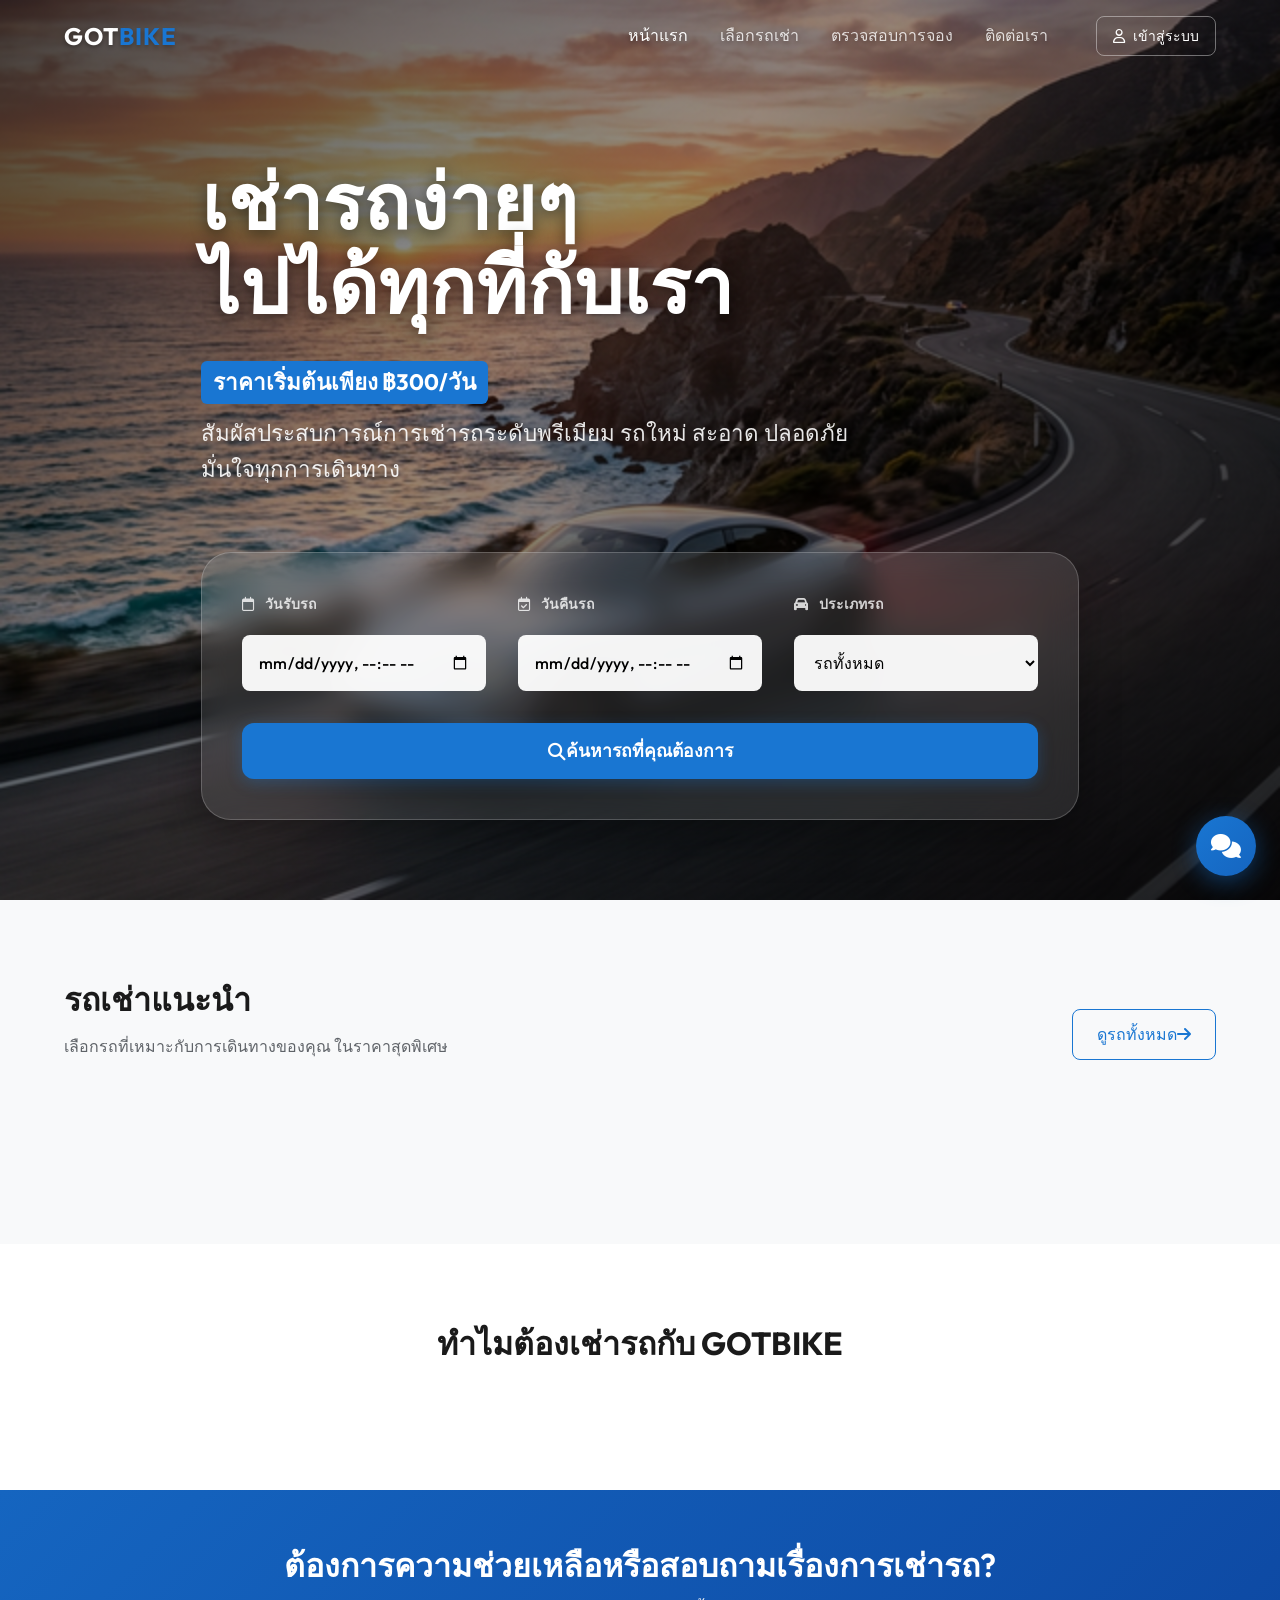
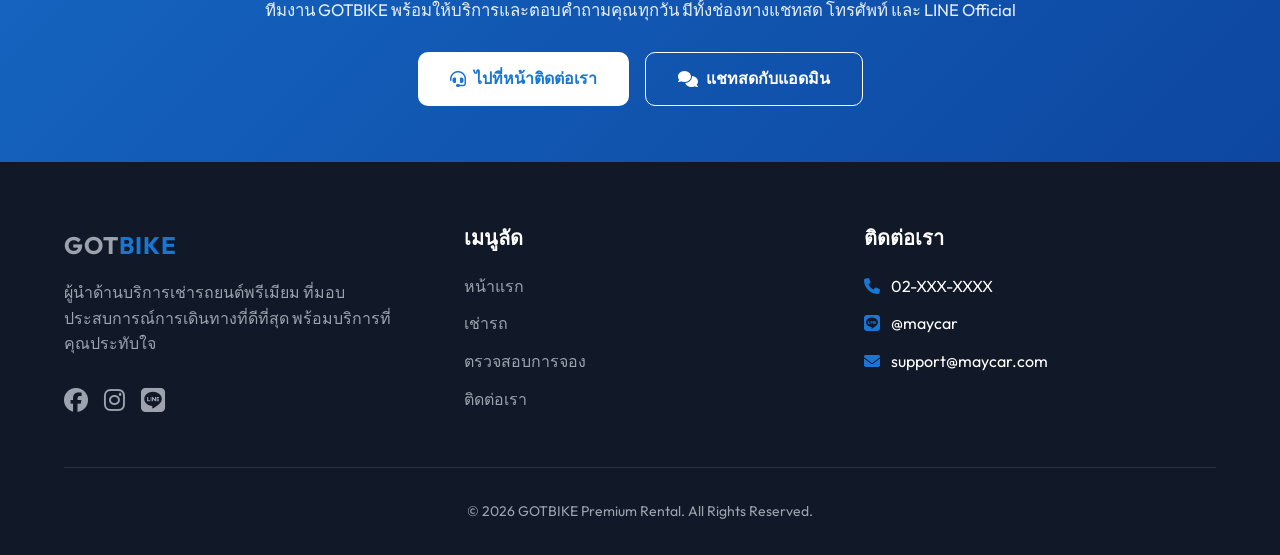
==== commit b8d41351: "up" ====
--- a/Got-Bike-main/index.html
+++ b/Got-Bike-main/index.html
@@ -29,6 +29,7 @@
                     <a href="#home" class="active" onclick="closeMobileMenu()">หน้าแรก</a>
                     <a href="#fleet" onclick="closeMobileMenu()">เลือกรถเช่า</a>
                     <a href="#dashboard" onclick="closeMobileMenu()">ตรวจสอบการจอง</a>
+                    <a href="#contact" onclick="closeMobileMenu()">ติดต่อเรา</a>
                 </nav>
                 <div class="nav-actions">
                     <button onclick="toggleModal('loginModal'); closeMobileMenu();" class="btn btn-outline"
@@ -116,6 +117,22 @@
                     <div style="display: grid; grid-template-columns: repeat(auto-fit, minmax(280px, 1fr)); gap: 2.5rem;"
                         id="why-us-grid">
                         <!-- Injected via JS -->
+                    </div>
+                </div>
+            </div>
+
+            <!-- Contact CTA Banner on Home -->
+            <div style="background: linear-gradient(135deg, #1565C0 0%, #0d47a1 100%); padding: 3.5rem 1.5rem; color: white; text-align: center;">
+                <div class="container" style="max-width: 800px;">
+                    <h2 style="font-size: 2rem; margin-bottom: 0.75rem; color: white;">ต้องการความช่วยเหลือหรือสอบถามเรื่องการเช่ารถ?</h2>
+                    <p style="opacity: 0.9; font-size: 1.05rem; margin-bottom: 1.75rem;">ทีมงาน GOTBIKE พร้อมให้บริการและตอบคำถามคุณทุกวัน มีทั้งช่องทางแชทสด โทรศัพท์ และ LINE Official</p>
+                    <div style="display: flex; gap: 1rem; justify-content: center; flex-wrap: wrap;">
+                        <a href="#contact" class="btn" style="background: white; color: var(--primary); font-weight: 700; padding: 0.85rem 2rem; border-radius: 10px; display: inline-flex; align-items: center; gap: 0.5rem; text-decoration: none;">
+                            <i class="fa-solid fa-headset"></i> ไปที่หน้าติดต่อเรา
+                        </a>
+                        <button class="btn btn-outline" onclick="toggleChatWidget()" style="color: white; border-color: white; font-weight: 600; padding: 0.85rem 2rem; border-radius: 10px; display: inline-flex; align-items: center; gap: 0.5rem;">
+                            <i class="fa-solid fa-comments"></i> แชทสดกับแอดมิน
+                        </button>
                     </div>
                 </div>
             </div>
@@ -202,6 +219,171 @@
                                 style="padding: 0.75rem 2rem;">ไปที่หน้ารถเช่า</button>
                         </div>
                     </div>
+                </div>
+            </div>
+        </section>
+
+        <!-- View: Contact Us -->
+        <section id="contact" class="view">
+            <div class="contact-hero">
+                <div class="container">
+                    <h1 class="hero-title" style="font-size: 3rem; margin-bottom: 0.5rem;">ติดต่อเรา</h1>
+                    <p class="hero-subtitle" style="font-size: 1.1rem; opacity: 0.8;">
+                        มีคำถามหรือต้องการความช่วยเหลือ? ทีมงาน GOTBIKE พร้อมให้บริการคุณ</p>
+                </div>
+            </div>
+
+            <div class="contact-container">
+                <!-- Contact Cards -->
+                <div class="contact-grid">
+                    <div class="contact-card">
+                        <div class="contact-card-icon" style="background: rgba(25,118,210,0.1); color: var(--primary);">
+                            <i class="fa-solid fa-comments fa-2x"></i>
+                        </div>
+                        <h3>แชทสดกับแอดมิน</h3>
+                        <p>พูดคุยกับทีมงานได้ทันทีผ่านระบบแชทบนเว็บไซต์ ไม่ต้องติดตั้งแอปเพิ่ม</p>
+                        <button class="btn btn-primary" onclick="toggleChatWidget()" style="margin-top: 1rem; width: 100%;">
+                            <i class="fa-solid fa-paper-plane" style="margin-right: 0.5rem;"></i> เริ่มแชทเลย
+                        </button>
+                    </div>
+
+                    <div class="contact-card">
+                        <div class="contact-card-icon" style="background: rgba(16,185,129,0.1); color: #10b981;">
+                            <i class="fa-solid fa-phone fa-2x"></i>
+                        </div>
+                        <h3>โทรหาเรา</h3>
+                        <p>ติดต่อสายตรงทีมบริการลูกค้า จันทร์-อาทิตย์ 08:00 - 20:00 น.</p>
+                        <a href="tel:02-XXX-XXXX" class="btn btn-outline" style="margin-top: 1rem; width: 100%; display: inline-flex; align-items: center; justify-content: center;">
+                            <i class="fa-solid fa-phone" style="margin-right: 0.5rem;"></i> 02-XXX-XXXX
+                        </a>
+                    </div>
+
+                    <div class="contact-card">
+                        <div class="contact-card-icon" style="background: rgba(6,199,85,0.1); color: #06c755;">
+                            <i class="fa-brands fa-line fa-2x"></i>
+                        </div>
+                        <h3>LINE Official</h3>
+                        <p>แอดไลน์ @gotbike เพื่อรับข่าวสารโปรโมชั่นและสอบถามรายละเอียด</p>
+                        <a href="https://line.me/" target="_blank" class="btn btn-outline" style="margin-top: 1rem; width: 100%; display: inline-flex; align-items: center; justify-content: center; border-color: #06c755; color: #06c755;">
+                            <i class="fa-brands fa-line" style="margin-right: 0.5rem;"></i> @gotbike
+                        </a>
+                    </div>
+
+                    <div class="contact-card">
+                        <div class="contact-card-icon" style="background: rgba(239,68,68,0.1); color: #ef4444;">
+                            <i class="fa-solid fa-envelope fa-2x"></i>
+                        </div>
+                        <h3>อีเมล</h3>
+                        <p>ส่งอีเมลถึงเราได้ตลอด 24 ชั่วโมง ทีมงานจะตอบกลับภายใน 1 วันทำการ</p>
+                        <a href="mailto:support@gotbike.com" class="btn btn-outline" style="margin-top: 1rem; width: 100%; display: inline-flex; align-items: center; justify-content: center;">
+                            <i class="fa-solid fa-envelope" style="margin-right: 0.5rem;"></i> support@gotbike.com
+                        </a>
+                    </div>
+                </div>
+
+                <!-- Direct Contact Form -->
+                <div class="contact-form-section" style="margin-bottom: 3rem;">
+                    <div class="contact-form-card">
+                        <div style="text-align: center; margin-bottom: 2rem;">
+                            <span style="background: rgba(25, 118, 210, 0.1); color: var(--primary); padding: 0.35rem 1rem; border-radius: 20px; font-size: 0.85rem; font-weight: 600; display: inline-block; margin-bottom: 0.75rem;">
+                                <i class="fa-solid fa-paper-plane" style="margin-right: 0.35rem;"></i> แบบฟอร์มติดต่อ
+                            </span>
+                            <h2 style="margin: 0 0 0.5rem; font-size: 1.8rem; color: var(--text-primary);">ส่งข้อความถึงทีมงานแอดมิน</h2>
+                            <p style="color: var(--text-secondary); margin: 0; font-size: 0.95rem;">ฝากข้อความไว้เพื่อให้แอดมินติดต่อกลับโดยเร็วที่สุด หรือสอบถามรายละเอียดเพิ่มเติม</p>
+                        </div>
+
+                        <form id="contact-form" onsubmit="submitContactForm(event)">
+                            <div class="contact-form-grid" style="display: grid; grid-template-columns: 1fr 1fr; gap: 1.25rem; margin-bottom: 1.25rem;">
+                                <div class="form-group" style="margin: 0;">
+                                    <label style="display: block; margin-bottom: 0.5rem; font-weight: 600; font-size: 0.9rem;">ชื่อ-นามสกุลของคุณ <span style="color: #ef4444;">*</span></label>
+                                    <input type="text" id="cf-name" class="form-input" required placeholder="เช่น สมชาย ใจดี">
+                                </div>
+                                <div class="form-group" style="margin: 0;">
+                                    <label style="display: block; margin-bottom: 0.5rem; font-weight: 600; font-size: 0.9rem;">เบอร์โทรศัพท์ติดต่อ <span style="color: #ef4444;">*</span></label>
+                                    <input type="tel" id="cf-phone" class="form-input" required placeholder="08X-XXX-XXXX">
+                                </div>
+                            </div>
+
+                            <div class="contact-form-grid" style="display: grid; grid-template-columns: 1fr 1fr; gap: 1.25rem; margin-bottom: 1.25rem;">
+                                <div class="form-group" style="margin: 0;">
+                                    <label style="display: block; margin-bottom: 0.5rem; font-weight: 600; font-size: 0.9rem;">อีเมล (ถ้ามี)</label>
+                                    <input type="email" id="cf-email" class="form-input" placeholder="example@email.com">
+                                </div>
+                                <div class="form-group" style="margin: 0;">
+                                    <label style="display: block; margin-bottom: 0.5rem; font-weight: 600; font-size: 0.9rem;">เรื่องที่ต้องการติดต่อ <span style="color: #ef4444;">*</span></label>
+                                    <select id="cf-subject" class="form-input" required>
+                                        <option value="สอบถามข้อมูลรถเช่า">🚗 สอบถามข้อมูลรถเช่า</option>
+                                        <option value="จองรถกรณีเร่งด่วน">⚡ จองรถกรณีเร่งด่วน</option>
+                                        <option value="สอบถามโปรโมชั่น / ส่วนลด">🎁 สอบถามโปรโมชั่น / ส่วนลด</option>
+                                        <option value="แจ้งปัญหาการใช้งาน / การจอง">⚠️ แจ้งปัญหาการใช้งาน / การจอง</option>
+                                        <option value="ติดต่อสอบถามอื่นๆ">💬 ติดต่อสอบถามอื่นๆ</option>
+                                    </select>
+                                </div>
+                            </div>
+
+                            <div class="form-group" style="margin-bottom: 1.5rem;">
+                                <label style="display: block; margin-bottom: 0.5rem; font-weight: 600; font-size: 0.9rem;">ข้อความรายละเอียด <span style="color: #ef4444;">*</span></label>
+                                <textarea id="cf-message" class="form-input" rows="4" required placeholder="พิมพ์ข้อความที่คุณต้องการสอบถามหรือแจ้งรายละเอียดที่นี่..."></textarea>
+                            </div>
+
+                            <button type="submit" class="btn btn-primary" style="width: 100%; padding: 1rem; font-size: 1.05rem; font-weight: 700; border-radius: 12px; box-shadow: 0 4px 14px rgba(25, 118, 210, 0.3);">
+                                <i class="fa-solid fa-paper-plane" style="margin-right: 0.5rem;"></i> ส่งข้อความถึงแอดมิน
+                            </button>
+                        </form>
+                    </div>
+                </div>
+                <div class="contact-faq">
+                    <h2 style="text-align: center; margin-bottom: 2rem;"><i class="fa-solid fa-circle-question" style="color: var(--primary); margin-right: 0.5rem;"></i>คำถามที่พบบ่อย</h2>
+                    <div class="faq-list">
+                        <div class="faq-item" onclick="this.classList.toggle('open')">
+                            <div class="faq-question">
+                                <span>ต้องเตรียมเอกสารอะไรบ้างในการเช่ารถ?</span>
+                                <i class="fa-solid fa-chevron-down faq-arrow"></i>
+                            </div>
+                            <div class="faq-answer">
+                                <p>บัตรประชาชนตัวจริง, ใบขับขี่ที่ยังไม่หมดอายุ, และเงินมัดจำตามเงื่อนไข</p>
+                            </div>
+                        </div>
+                        <div class="faq-item" onclick="this.classList.toggle('open')">
+                            <div class="faq-question">
+                                <span>สามารถยกเลิกการจองได้ไหม?</span>
+                                <i class="fa-solid fa-chevron-down faq-arrow"></i>
+                            </div>
+                            <div class="faq-answer">
+                                <p>สามารถยกเลิกได้ล่วงหน้าก่อนวันรับรถอย่างน้อย 24 ชั่วโมง ผ่านหน้าตรวจสอบการจอง หรือติดต่อแอดมินโดยตรง</p>
+                            </div>
+                        </div>
+                        <div class="faq-item" onclick="this.classList.toggle('open')">
+                            <div class="faq-question">
+                                <span>มีบริการจัดส่งรถถึงที่ไหม?</span>
+                                <i class="fa-solid fa-chevron-down faq-arrow"></i>
+                            </div>
+                            <div class="faq-answer">
+                                <p>มีครับ เราให้บริการส่งรถถึงสถานที่ที่คุณต้องการ สามารถระบุที่อยู่และลิงก์ Google Maps ตอนจองได้เลย</p>
+                            </div>
+                        </div>
+                        <div class="faq-item" onclick="this.classList.toggle('open')">
+                            <div class="faq-question">
+                                <span>ชำระเงินผ่านช่องทางไหนได้บ้าง?</span>
+                                <i class="fa-solid fa-chevron-down faq-arrow"></i>
+                            </div>
+                            <div class="faq-answer">
+                                <p>ชำระผ่านการโอนเงิน พร้อมแนบสลิปการโอนในขั้นตอนยืนยันการจอง ระบบรองรับ QR Code PromptPay</p>
+                            </div>
+                        </div>
+                    </div>
+                </div>
+
+                <!-- CTA -->
+                <div class="contact-cta">
+                    <div class="contact-cta-icon">
+                        <i class="fa-solid fa-headset fa-3x"></i>
+                    </div>
+                    <h2>ต้องการความช่วยเหลือเพิ่มเติม?</h2>
+                    <p>ทีมงาน GOTBIKE พร้อมตอบทุกคำถามของคุณตลอดเวลา</p>
+                    <button class="btn btn-primary" onclick="toggleChatWidget()" style="padding: 1rem 2.5rem; font-size: 1.1rem;">
+                        <i class="fa-solid fa-comments" style="margin-right: 0.75rem;"></i> แชทกับเราตอนนี้
+                    </button>
                 </div>
             </div>
         </section>
@@ -228,7 +410,7 @@
                         <li><a href="#home">หน้าแรก</a></li>
                         <li><a href="#fleet">เช่ารถ</a></li>
                         <li><a href="#dashboard">ตรวจสอบการจอง</a></li>
-                        <li><a href="#">เงื่อนไขการเช่า</a></li>
+                        <li><a href="#contact">ติดต่อเรา</a></li>
                     </ul>
                 </div>
                 <div class="footer-col">
--- a/Got-Bike-main/css/global.css
+++ b/Got-Bike-main/css/global.css
@@ -1395,6 +1395,253 @@
 }
 
 /* =============================================
+   Contact Page Styles
+   ============================================= */
+.contact-hero {
+    background: linear-gradient(135deg, var(--primary) 0%, #1565C0 50%, #0d47a1 100%);
+    color: white;
+    padding: 5rem 0 4rem;
+    text-align: center;
+    position: relative;
+    overflow: hidden;
+}
+
+.contact-hero::before {
+    content: '';
+    position: absolute;
+    top: -50%;
+    right: -20%;
+    width: 400px;
+    height: 400px;
+    background: rgba(255,255,255,0.05);
+    border-radius: 50%;
+}
+
+.contact-hero::after {
+    content: '';
+    position: absolute;
+    bottom: -30%;
+    left: -10%;
+    width: 300px;
+    height: 300px;
+    background: rgba(255,255,255,0.03);
+    border-radius: 50%;
+}
+
+.contact-container {
+    max-width: 1100px;
+    margin: -2rem auto 0;
+    padding: 0 1.5rem 4rem;
+    position: relative;
+    z-index: 2;
+}
+
+.contact-grid {
+    display: grid;
+    grid-template-columns: repeat(auto-fit, minmax(240px, 1fr));
+    gap: 1.5rem;
+    margin-bottom: 3rem;
+}
+
+.contact-card {
+    background: var(--bg-white);
+    border-radius: 16px;
+    padding: 2rem;
+    text-align: center;
+    box-shadow: 0 4px 24px rgba(0,0,0,0.06);
+    border: 1px solid var(--surface-border);
+    transition: all 0.3s cubic-bezier(0.4, 0, 0.2, 1);
+}
+
+.contact-card:hover {
+    transform: translateY(-6px);
+    box-shadow: 0 12px 40px rgba(0,0,0,0.12);
+    border-color: var(--primary);
+}
+
+.contact-card-icon {
+    width: 70px;
+    height: 70px;
+    border-radius: 16px;
+    display: flex;
+    align-items: center;
+    justify-content: center;
+    margin: 0 auto 1.25rem;
+}
+
+.contact-card h3 {
+    margin: 0 0 0.5rem;
+    font-size: 1.15rem;
+    color: var(--text-primary);
+}
+
+.contact-card p {
+    color: var(--text-secondary);
+    font-size: 0.875rem;
+    line-height: 1.5;
+    margin: 0;
+}
+
+/* FAQ Accordion */
+.contact-faq {
+    background: var(--bg-white);
+    border-radius: 16px;
+    padding: 2.5rem;
+    box-shadow: 0 4px 24px rgba(0,0,0,0.06);
+    border: 1px solid var(--surface-border);
+    margin-bottom: 2rem;
+}
+
+.faq-list {
+    display: flex;
+    flex-direction: column;
+    gap: 0.75rem;
+}
+
+.faq-item {
+    border: 1px solid var(--surface-border);
+    border-radius: 12px;
+    overflow: hidden;
+    cursor: pointer;
+    transition: all 0.3s;
+}
+
+.faq-item:hover {
+    border-color: var(--primary);
+}
+
+.faq-question {
+    display: flex;
+    justify-content: space-between;
+    align-items: center;
+    padding: 1rem 1.25rem;
+    font-weight: 600;
+    color: var(--text-primary);
+    font-size: 0.95rem;
+}
+
+.faq-arrow {
+    transition: transform 0.3s;
+    color: var(--text-secondary);
+    font-size: 0.8rem;
+}
+
+.faq-item.open .faq-arrow {
+    transform: rotate(180deg);
+    color: var(--primary);
+}
+
+.faq-answer {
+    max-height: 0;
+    overflow: hidden;
+    transition: max-height 0.3s ease, padding 0.3s ease;
+}
+
+.faq-item.open .faq-answer {
+    max-height: 200px;
+    padding: 0 1.25rem 1rem;
+}
+
+.faq-answer p {
+    margin: 0;
+    color: var(--text-secondary);
+    font-size: 0.9rem;
+    line-height: 1.6;
+}
+
+/* Contact CTA */
+.contact-cta {
+    background: linear-gradient(135deg, var(--primary), #1565C0);
+    border-radius: 20px;
+    padding: 3rem 2rem;
+    text-align: center;
+    color: white;
+}
+
+.contact-cta-icon {
+    width: 80px;
+    height: 80px;
+    background: rgba(255,255,255,0.15);
+    border-radius: 50%;
+    display: flex;
+    align-items: center;
+    justify-content: center;
+    margin: 0 auto 1.5rem;
+}
+
+.contact-cta h2 {
+    margin: 0 0 0.5rem;
+    font-size: 1.75rem;
+}
+
+.contact-cta p {
+    opacity: 0.85;
+    margin-bottom: 2rem;
+    font-size: 1rem;
+}
+
+.contact-cta .btn-primary {
+    background: white;
+    color: var(--primary);
+    font-weight: 700;
+}
+
+.contact-cta .btn-primary:hover {
+    background: #f0f4ff;
+    transform: translateY(-2px);
+}
+
+/* Contact Form Card */
+.contact-form-card {
+    background: var(--bg-white);
+    border-radius: 20px;
+    padding: 2.5rem;
+    box-shadow: 0 8px 30px rgba(0, 0, 0, 0.07);
+    border: 1px solid var(--surface-border);
+    transition: all 0.3s ease;
+}
+
+.contact-form-card:hover {
+    box-shadow: 0 12px 40px rgba(0, 0, 0, 0.1);
+}
+
+@media (max-width: 768px) {
+    .contact-hero {
+        padding: 3rem 0 2.5rem;
+    }
+
+    .contact-hero .hero-title {
+        font-size: 2rem !important;
+    }
+
+    .contact-grid {
+        grid-template-columns: 1fr 1fr;
+    }
+
+    .contact-form-grid {
+        grid-template-columns: 1fr !important;
+    }
+
+    .contact-form-card {
+        padding: 1.5rem;
+    }
+
+    .contact-faq {
+        padding: 1.5rem;
+    }
+
+    .contact-cta h2 {
+        font-size: 1.35rem;
+    }
+}
+
+@media (max-width: 480px) {
+    .contact-grid {
+        grid-template-columns: 1fr;
+    }
+}
+
+/* =============================================
    Receipt Modal Styles
    ============================================= */
 .receipt-modal {
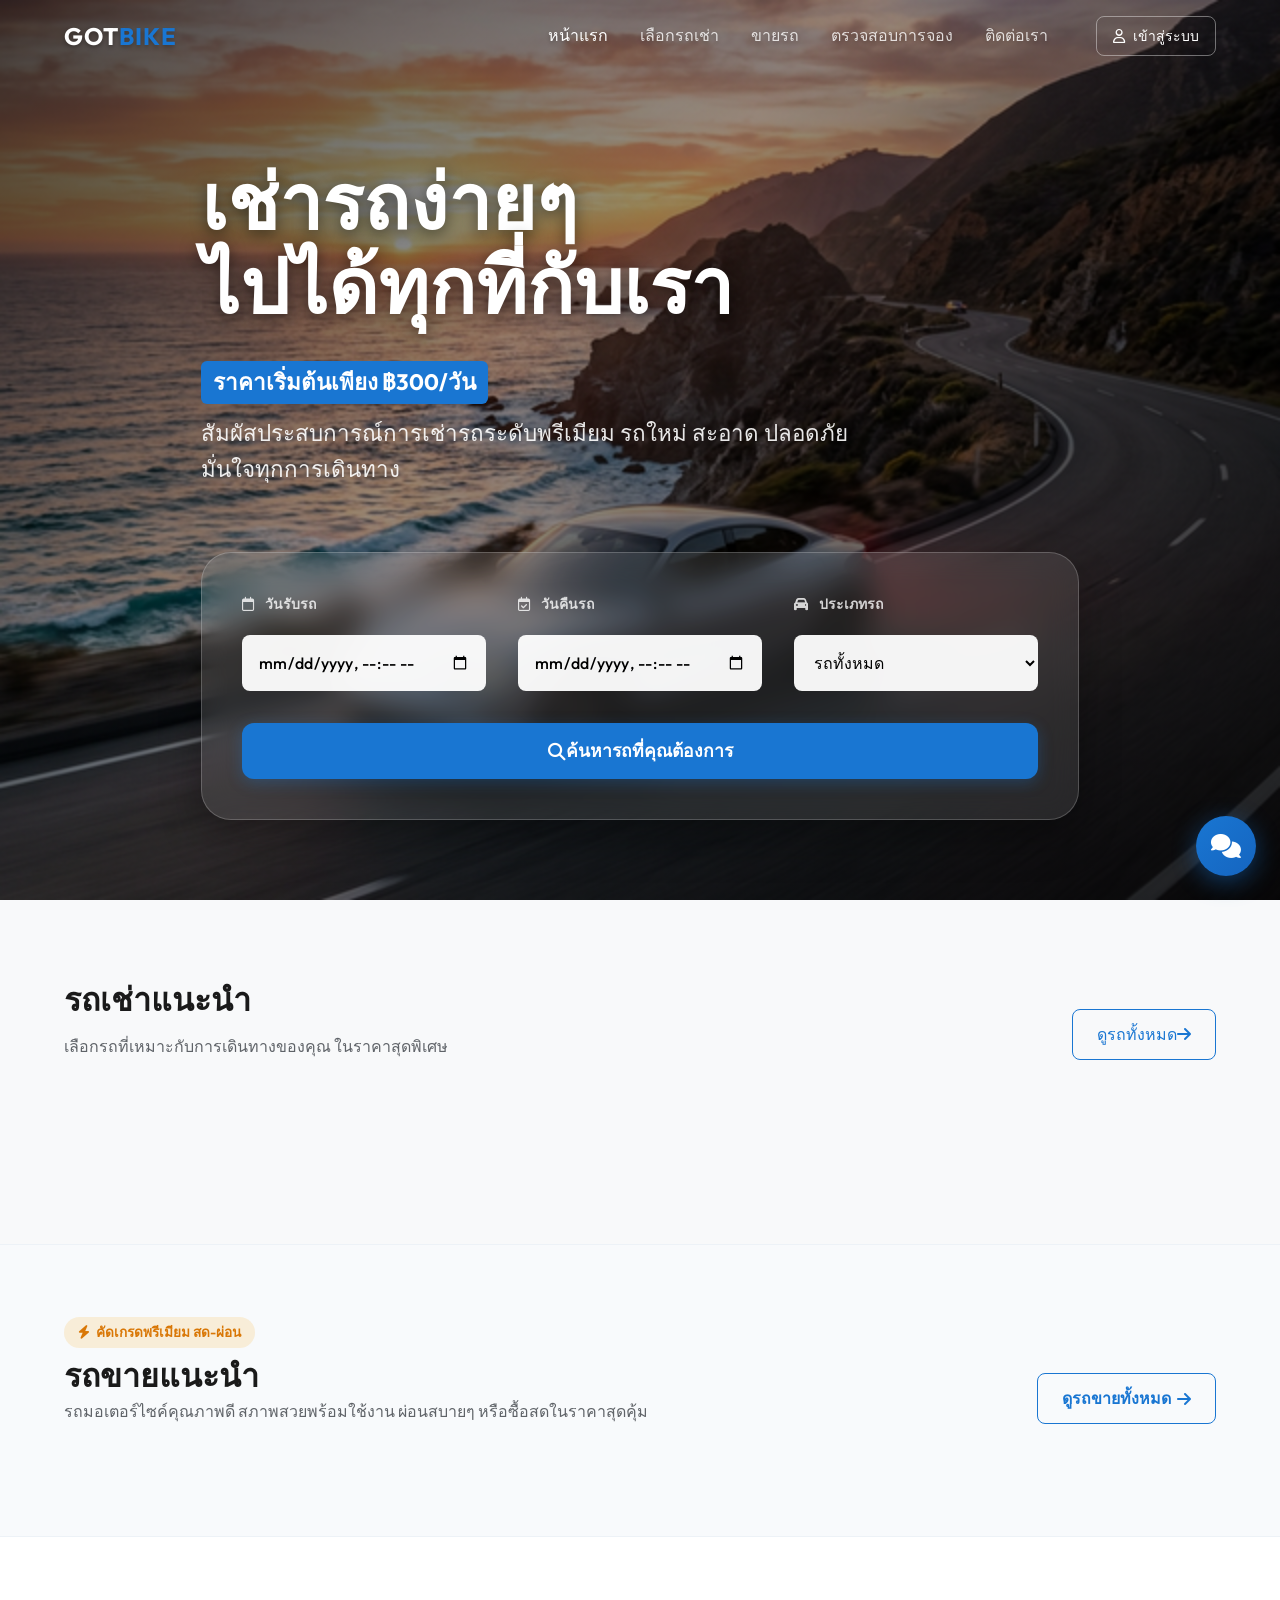
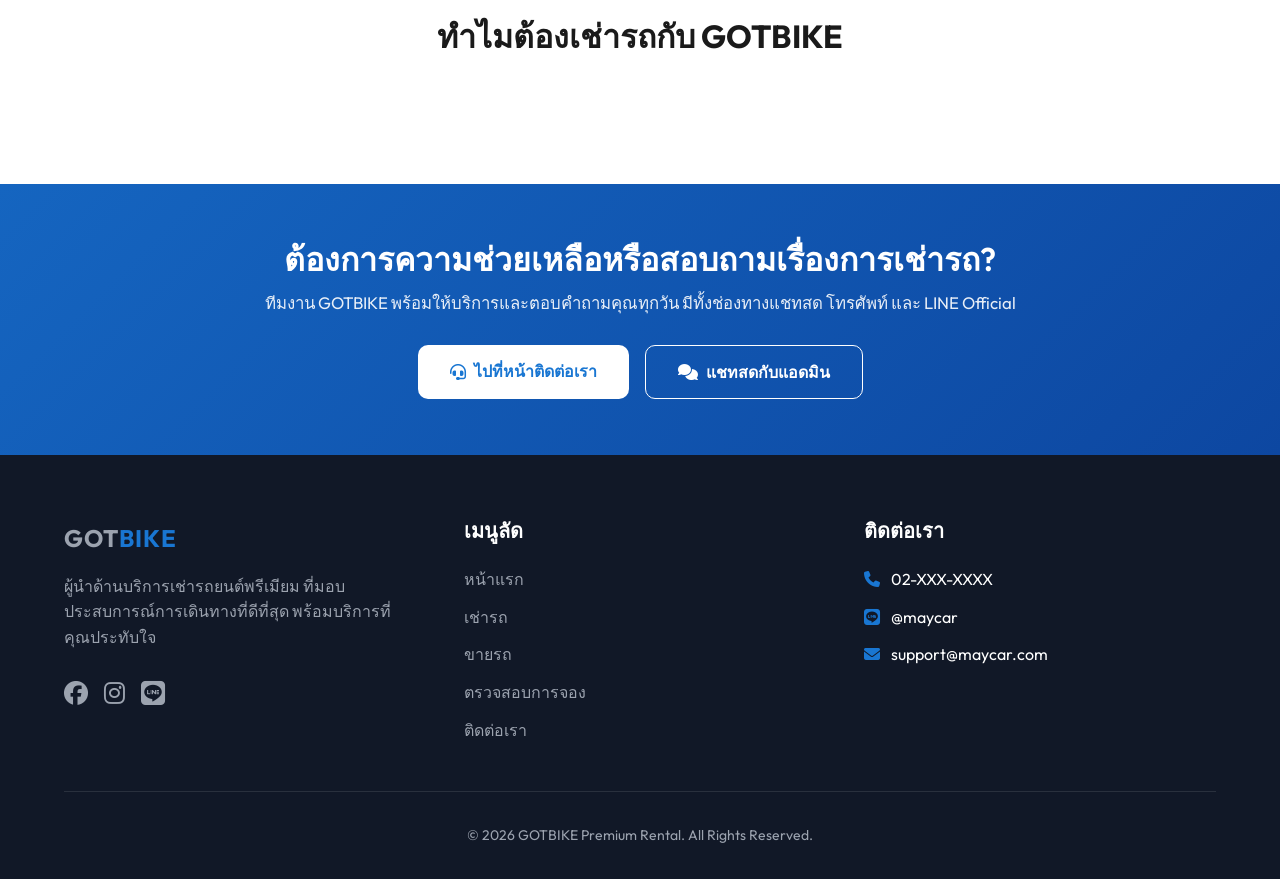
==== commit e9d03f1a: "up" ====
--- a/Got-Bike-main/index.html
+++ b/Got-Bike-main/index.html
@@ -28,6 +28,7 @@
                 <nav class="nav-links">
                     <a href="#home" class="active" onclick="closeMobileMenu()">หน้าแรก</a>
                     <a href="#fleet" onclick="closeMobileMenu()">เลือกรถเช่า</a>
+                    <a href="#sales" onclick="closeMobileMenu()">ขายรถ</a>
                     <a href="#dashboard" onclick="closeMobileMenu()">ตรวจสอบการจอง</a>
                     <a href="#contact" onclick="closeMobileMenu()">ติดต่อเรา</a>
                 </nav>
@@ -106,6 +107,28 @@
 
                 <div class="vehicle-grid" id="featured-cars-grid">
                     <!-- Vehicle Cards injected via JS -->
+                </div>
+            </div>
+
+            <!-- Featured Sale Bikes Section -->
+            <div style="background: #f8fafc; padding: 4.5rem 1.5rem; border-top: 1px solid #edf2f7; border-bottom: 1px solid #edf2f7;">
+                <div class="container">
+                    <div style="display: flex; justify-content: space-between; align-items: flex-end; margin-bottom: 2.5rem; flex-wrap: wrap; gap: 1rem;">
+                        <div>
+                            <div style="display: inline-flex; align-items: center; gap: 0.4rem; background: rgba(245, 158, 11, 0.15); color: #d97706; padding: 0.3rem 0.85rem; border-radius: 20px; font-size: 0.85rem; font-weight: 600; margin-bottom: 0.5rem;">
+                                <i class="fa-solid fa-bolt"></i> คัดเกรดพรีเมียม สด-ผ่อน
+                            </div>
+                            <h2 class="section-title" style="margin-bottom: 0.25rem;">รถขายแนะนำ</h2>
+                            <p style="color: var(--text-secondary); margin: 0;">รถมอเตอร์ไซค์คุณภาพดี สภาพสวยพร้อมใช้งาน ผ่อนสบายๆ หรือซื้อสดในราคาสุดคุ้ม</p>
+                        </div>
+                        <button class="btn btn-outline" onclick="navigate('sales')" style="font-weight: 600;">
+                            ดูรถขายทั้งหมด <i class="fa-solid fa-arrow-right" style="margin-left: 0.35rem;"></i>
+                        </button>
+                    </div>
+
+                    <div class="sale-grid" id="featured-sales-grid">
+                        <!-- Injected via JS -->
+                    </div>
                 </div>
             </div>
 
@@ -167,6 +190,37 @@
                         </div>
                     </main>
 
+                </div>
+            </div>
+        </section>
+
+        <!-- View: Bike Sales (ขายรถ) -->
+        <section id="sales" class="view">
+            <div class="sale-hero-banner" style="background: linear-gradient(135deg, #0f172a 0%, #1e293b 100%); color: white; padding: 3.5rem 1.5rem; text-align: center; position: relative;">
+                <div class="container" style="max-width: 800px;">
+                    <span style="background: rgba(245, 158, 11, 0.2); color: #fbbf24; border: 1px solid rgba(245, 158, 11, 0.4); padding: 0.35rem 1rem; border-radius: 20px; font-size: 0.85rem; font-weight: 600; display: inline-flex; align-items: center; gap: 0.4rem; margin-bottom: 1rem;">
+                        <i class="fa-solid fa-motorcycle"></i> บริการขายรถมอเตอร์ไซค์และรถยนต์
+                    </span>
+                    <h1 class="hero-title" style="font-size: 2.5rem; margin-bottom: 0.75rem; color: white;">ศูนย์รวมรถคุณภาพพร้อมส่งมอบ</h1>
+                    <p class="hero-subtitle" style="font-size: 1.05rem; opacity: 0.85; margin: 0;">
+                        รถมือหนึ่งและมือสองคัดเกรดพิเศษ ราคาเงินสดสุดคุ้ม หรือเลือกผ่อนสบายๆ ดาวน์น้อย อนุมัติไว
+                    </p>
+                </div>
+            </div>
+
+            <div class="container" style="padding: 2.5rem 1.5rem 4rem;">
+                <div style="display: flex; justify-content: space-between; align-items: center; margin-bottom: 2rem; flex-wrap: wrap; gap: 1rem;">
+                    <div>
+                        <h2 style="margin: 0; font-size: 1.75rem; color: var(--text-primary);">รายการรถขายทั้งหมด</h2>
+                        <p style="color: var(--text-secondary); margin: 0.25rem 0 0; font-size: 0.95rem;">เลือกดูคันที่ต้องการเพื่อดูรูปภาพเพิ่มเติม ราคาสด ผ่อน ดาวน์ และสอบถามแอดมิน</p>
+                    </div>
+                    <span id="sale-count-badge" class="badge-counter" style="background: #f1f5f9; color: var(--text-secondary); padding: 0.4rem 1rem; border-radius: 20px; font-size: 0.875rem; font-weight: 600;">
+                        พบรถ <span id="sale-count-num">0</span> คัน
+                    </span>
+                </div>
+
+                <div class="sale-grid" id="sale-cars-grid">
+                    <!-- Injected via JS -->
                 </div>
             </div>
         </section>
@@ -409,6 +463,7 @@
                     <ul>
                         <li><a href="#home">หน้าแรก</a></li>
                         <li><a href="#fleet">เช่ารถ</a></li>
+                        <li><a href="#sales">ขายรถ</a></li>
                         <li><a href="#dashboard">ตรวจสอบการจอง</a></li>
                         <li><a href="#contact">ติดต่อเรา</a></li>
                     </ul>
@@ -709,6 +764,83 @@
         </div>
     </div>
 
+    <!-- Sale Bike Detail Modal -->
+    <div class="modal-overlay" id="saleDetailModal" onclick="if(event.target === this) toggleModal('saleDetailModal')">
+        <div class="modal sale-detail-modal" style="max-width: 680px; padding: 0; overflow: hidden; border-radius: 16px;">
+            <i class="fa-solid fa-xmark modal-close" onclick="toggleModal('saleDetailModal')" style="top: 1rem; right: 1rem; z-index: 10; background: rgba(0,0,0,0.5); color: white; width: 32px; height: 32px; border-radius: 50%; display: flex; align-items: center; justify-content: center; font-size: 1rem; cursor: pointer; backdrop-filter: blur(4px);"></i>
+            
+            <div class="sale-modal-content">
+                <!-- Gallery Section -->
+                <div class="sale-gallery">
+                    <div class="sale-gallery-main">
+                        <img id="sale-modal-main-img" src="" alt="Sale Bike">
+                        <span id="sale-modal-badge" class="sale-modal-badge">
+                            <i class="fa-solid fa-circle-check"></i> พร้อมส่งมอบ
+                        </span>
+                        <span id="sale-modal-img-counter" class="sale-modal-counter">1 / 1</span>
+                    </div>
+                    <div class="sale-gallery-thumbs" id="sale-modal-thumbs">
+                        <!-- Thumbnails injected via JS -->
+                    </div>
+                </div>
+
+                <!-- Info Section -->
+                <div class="sale-modal-body" style="padding: 1.5rem;">
+                    <div style="margin-bottom: 1.25rem;">
+                        <h2 id="sale-modal-title" style="font-size: 1.6rem; margin: 0 0 0.5rem; color: var(--text-primary);">รุ่นรถ</h2>
+                        <span id="sale-modal-tag" style="background: rgba(25, 118, 210, 0.1); color: var(--primary); font-size: 0.8rem; font-weight: 600; padding: 0.25rem 0.65rem; border-radius: 6px;">
+                            <i class="fa-solid fa-shield-halved" style="margin-right: 0.3rem;"></i> ตรวจเช็คสภาพแล้ว
+                        </span>
+                    </div>
+
+                    <!-- Pricing Box Grid -->
+                    <div class="sale-pricing-grid">
+                        <div class="sale-price-box cash-box">
+                            <span class="box-label"><i class="fa-solid fa-money-bill-wave"></i> ราคาสด</span>
+                            <span class="box-val" id="sale-modal-price-cash">฿0</span>
+                        </div>
+                        <div class="sale-price-box down-box">
+                            <span class="box-label"><i class="fa-solid fa-hand-holding-dollar"></i> เงินดาวน์</span>
+                            <span class="box-val" id="sale-modal-down-payment">฿0</span>
+                        </div>
+                        <div class="sale-price-box installment-box">
+                            <span class="box-label"><i class="fa-solid fa-calendar-days"></i> ค่างวดผ่อน</span>
+                            <span class="box-val" id="sale-modal-installment">-</span>
+                        </div>
+                    </div>
+
+                    <!-- Details Box -->
+                    <div style="margin-top: 1.25rem;">
+                        <h4 style="font-size: 1rem; margin: 0 0 0.5rem; color: var(--text-primary); display: flex; align-items: center; gap: 0.5rem;">
+                            <i class="fa-solid fa-circle-info" style="color: var(--primary);"></i> รายละเอียดรถ
+                        </h4>
+                        <div id="sale-modal-details" class="sale-modal-details-text">
+                            -
+                        </div>
+                    </div>
+
+                    <!-- Contact Admin Action Area -->
+                    <div class="sale-modal-actions" style="margin-top: 1.75rem; border-top: 1px solid #e2e8f0; padding-top: 1.25rem;">
+                        <p style="text-align: center; color: var(--text-secondary); font-size: 0.875rem; margin: 0 0 0.85rem;">
+                            สนใจรถคันนี้? ปรึกษาและสอบถามเงื่อนไขการออกรถกับแอดมินได้ทันที
+                        </p>
+                        <div style="display: flex; gap: 0.75rem; flex-wrap: wrap;">
+                            <button type="button" class="btn btn-primary" onclick="contactAdminAboutSaleBike()" style="flex: 2; padding: 0.85rem 1.25rem; font-size: 1rem; font-weight: 700; border-radius: 10px; display: flex; align-items: center; justify-content: center; gap: 0.5rem; box-shadow: 0 4px 14px rgba(25, 118, 210, 0.3);">
+                                <i class="fa-solid fa-headset"></i> ติดต่อแอดมินสอบถามรถ
+                            </button>
+                            <a href="https://line.me/" target="_blank" class="btn btn-outline" style="flex: 1; padding: 0.85rem 1rem; border-color: #06c755; color: #06c755; font-weight: 600; border-radius: 10px; display: flex; align-items: center; justify-content: center; gap: 0.4rem; text-decoration: none;">
+                                <i class="fa-brands fa-line" style="font-size: 1.2rem;"></i> LINE
+                            </a>
+                            <a href="tel:02-XXX-XXXX" class="btn btn-outline" style="padding: 0.85rem 1rem; border-radius: 10px; display: flex; align-items: center; justify-content: center;" title="โทรสอบถาม">
+                                <i class="fa-solid fa-phone"></i>
+                            </a>
+                        </div>
+                    </div>
+                </div>
+            </div>
+        </div>
+    </div>
+
     <!-- Chat FAB Button -->
     <div id="chat-fab" class="chat-fab" onclick="toggleChatWidget()">
         <i class="fa-solid fa-comments"></i>
--- a/Got-Bike-main/css/global.css
+++ b/Got-Bike-main/css/global.css
@@ -2082,4 +2082,300 @@
         height: 52px;
         font-size: 1.25rem;
     }
-}+}
+
+/* ===================================================
+   Sale Bike Styles & Detail Modal
+   =================================================== */
+
+.sale-grid {
+    display: grid;
+    grid-template-columns: repeat(auto-fill, minmax(280px, 1fr));
+    gap: 2rem;
+}
+
+.sale-card {
+    background: var(--bg-white);
+    border-radius: 16px;
+    overflow: hidden;
+    box-shadow: 0 4px 20px rgba(0, 0, 0, 0.05);
+    border: 1px solid var(--surface-border);
+    transition: all 0.3s cubic-bezier(0.4, 0, 0.2, 1);
+    display: flex;
+    flex-direction: column;
+    cursor: pointer;
+}
+
+.sale-card:hover {
+    transform: translateY(-6px);
+    box-shadow: 0 16px 36px rgba(0, 0, 0, 0.1);
+    border-color: #f59e0b;
+}
+
+.sale-img-wrapper {
+    position: relative;
+    width: 100%;
+    height: 200px;
+    background: #0f172a;
+    overflow: hidden;
+}
+
+.sale-img {
+    width: 100%;
+    height: 100%;
+    object-fit: cover;
+    transition: transform 0.5s ease;
+}
+
+.sale-card:hover .sale-img {
+    transform: scale(1.05);
+}
+
+.sale-badge {
+    position: absolute;
+    top: 12px;
+    left: 12px;
+    background: rgba(16, 185, 129, 0.9);
+    color: white;
+    padding: 0.25rem 0.65rem;
+    border-radius: 20px;
+    font-size: 0.75rem;
+    font-weight: 600;
+    backdrop-filter: blur(4px);
+    box-shadow: 0 2px 8px rgba(0,0,0,0.2);
+}
+
+.sale-img-count {
+    position: absolute;
+    bottom: 12px;
+    right: 12px;
+    background: rgba(0, 0, 0, 0.65);
+    color: white;
+    padding: 0.2rem 0.55rem;
+    border-radius: 12px;
+    font-size: 0.75rem;
+    backdrop-filter: blur(4px);
+}
+
+.sale-info {
+    padding: 1.25rem;
+    display: flex;
+    flex-direction: column;
+    flex-grow: 1;
+}
+
+.sale-name {
+    font-size: 1.15rem;
+    font-weight: 700;
+    margin: 0 0 0.75rem;
+    color: var(--text-primary);
+    line-height: 1.35;
+}
+
+.sale-pricing {
+    background: #f8fafc;
+    border: 1px solid #e2e8f0;
+    border-radius: 10px;
+    padding: 0.75rem;
+    margin-bottom: 0.85rem;
+}
+
+.sale-price-cash {
+    display: flex;
+    justify-content: space-between;
+    align-items: baseline;
+    margin-bottom: 0.35rem;
+}
+
+.sale-price-cash .price-label {
+    font-size: 0.8rem;
+    color: var(--text-secondary);
+    font-weight: 600;
+}
+
+.sale-price-cash .price-val {
+    font-size: 1.25rem;
+    font-weight: 800;
+    color: #d97706;
+}
+
+.sale-price-installment {
+    display: flex;
+    justify-content: space-between;
+    align-items: center;
+    border-top: 1px dashed #e2e8f0;
+    padding-top: 0.4rem;
+    font-size: 0.8rem;
+}
+
+.down-badge {
+    background: #fef3c7;
+    color: #92400e;
+    padding: 0.15rem 0.45rem;
+    border-radius: 4px;
+    font-weight: 600;
+}
+
+.inst-val {
+    color: var(--text-secondary);
+    font-weight: 500;
+}
+
+.sale-details-snippet {
+    font-size: 0.85rem;
+    color: var(--text-secondary);
+    line-height: 1.45;
+    margin-bottom: 1rem;
+    flex-grow: 1;
+}
+
+.sale-btn {
+    width: 100%;
+    padding: 0.65rem 1rem;
+    font-size: 0.9rem;
+    font-weight: 600;
+    border-radius: 10px;
+    display: flex;
+    align-items: center;
+    justify-content: center;
+    gap: 0.5rem;
+}
+
+/* Sale Detail Modal & Multi-Image Gallery */
+.sale-gallery {
+    background: #0f172a;
+    position: relative;
+}
+
+.sale-gallery-main {
+    position: relative;
+    width: 100%;
+    height: 320px;
+    overflow: hidden;
+    display: flex;
+    align-items: center;
+    justify-content: center;
+}
+
+.sale-gallery-main img {
+    width: 100%;
+    height: 100%;
+    object-fit: cover;
+    transition: opacity 0.3s ease;
+}
+
+.sale-modal-badge {
+    position: absolute;
+    top: 14px;
+    left: 14px;
+    background: rgba(16, 185, 129, 0.9);
+    color: white;
+    padding: 0.3rem 0.8rem;
+    border-radius: 20px;
+    font-size: 0.8rem;
+    font-weight: 600;
+    backdrop-filter: blur(4px);
+}
+
+.sale-modal-counter {
+    position: absolute;
+    bottom: 14px;
+    right: 14px;
+    background: rgba(0, 0, 0, 0.65);
+    color: white;
+    padding: 0.25rem 0.65rem;
+    border-radius: 14px;
+    font-size: 0.75rem;
+    backdrop-filter: blur(4px);
+}
+
+.sale-gallery-thumbs {
+    display: flex;
+    gap: 0.5rem;
+    padding: 0.75rem;
+    background: #020617;
+    overflow-x: auto;
+    scrollbar-width: thin;
+}
+
+.sale-thumb {
+    width: 68px;
+    height: 50px;
+    border-radius: 6px;
+    object-fit: cover;
+    cursor: pointer;
+    border: 2px solid transparent;
+    opacity: 0.6;
+    transition: all 0.2s;
+    flex-shrink: 0;
+}
+
+.sale-thumb:hover,
+.sale-thumb.active {
+    opacity: 1;
+    border-color: #f59e0b;
+    transform: scale(1.05);
+}
+
+.sale-pricing-grid {
+    display: grid;
+    grid-template-columns: repeat(3, 1fr);
+    gap: 0.75rem;
+    margin-bottom: 1rem;
+}
+
+.sale-price-box {
+    background: #f8fafc;
+    border: 1px solid #e2e8f0;
+    border-radius: 10px;
+    padding: 0.85rem;
+    text-align: center;
+}
+
+.sale-price-box.cash-box {
+    background: #fffbeb;
+    border-color: #fcd34d;
+}
+
+.sale-price-box.cash-box .box-val {
+    color: #b45309;
+    font-size: 1.25rem;
+    font-weight: 800;
+}
+
+.sale-price-box .box-label {
+    display: block;
+    font-size: 0.75rem;
+    color: var(--text-secondary);
+    margin-bottom: 0.25rem;
+    font-weight: 600;
+}
+
+.sale-price-box .box-val {
+    font-size: 1rem;
+    font-weight: 700;
+    color: var(--text-primary);
+}
+
+.sale-modal-details-text {
+    background: #f8fafc;
+    border-radius: 10px;
+    padding: 1rem;
+    font-size: 0.9rem;
+    color: #334155;
+    line-height: 1.6;
+    white-space: pre-line;
+    max-height: 160px;
+    overflow-y: auto;
+    border: 1px solid #e2e8f0;
+}
+
+@media (max-width: 600px) {
+    .sale-pricing-grid {
+        grid-template-columns: 1fr;
+        gap: 0.5rem;
+    }
+    .sale-gallery-main {
+        height: 240px;
+    }
+}
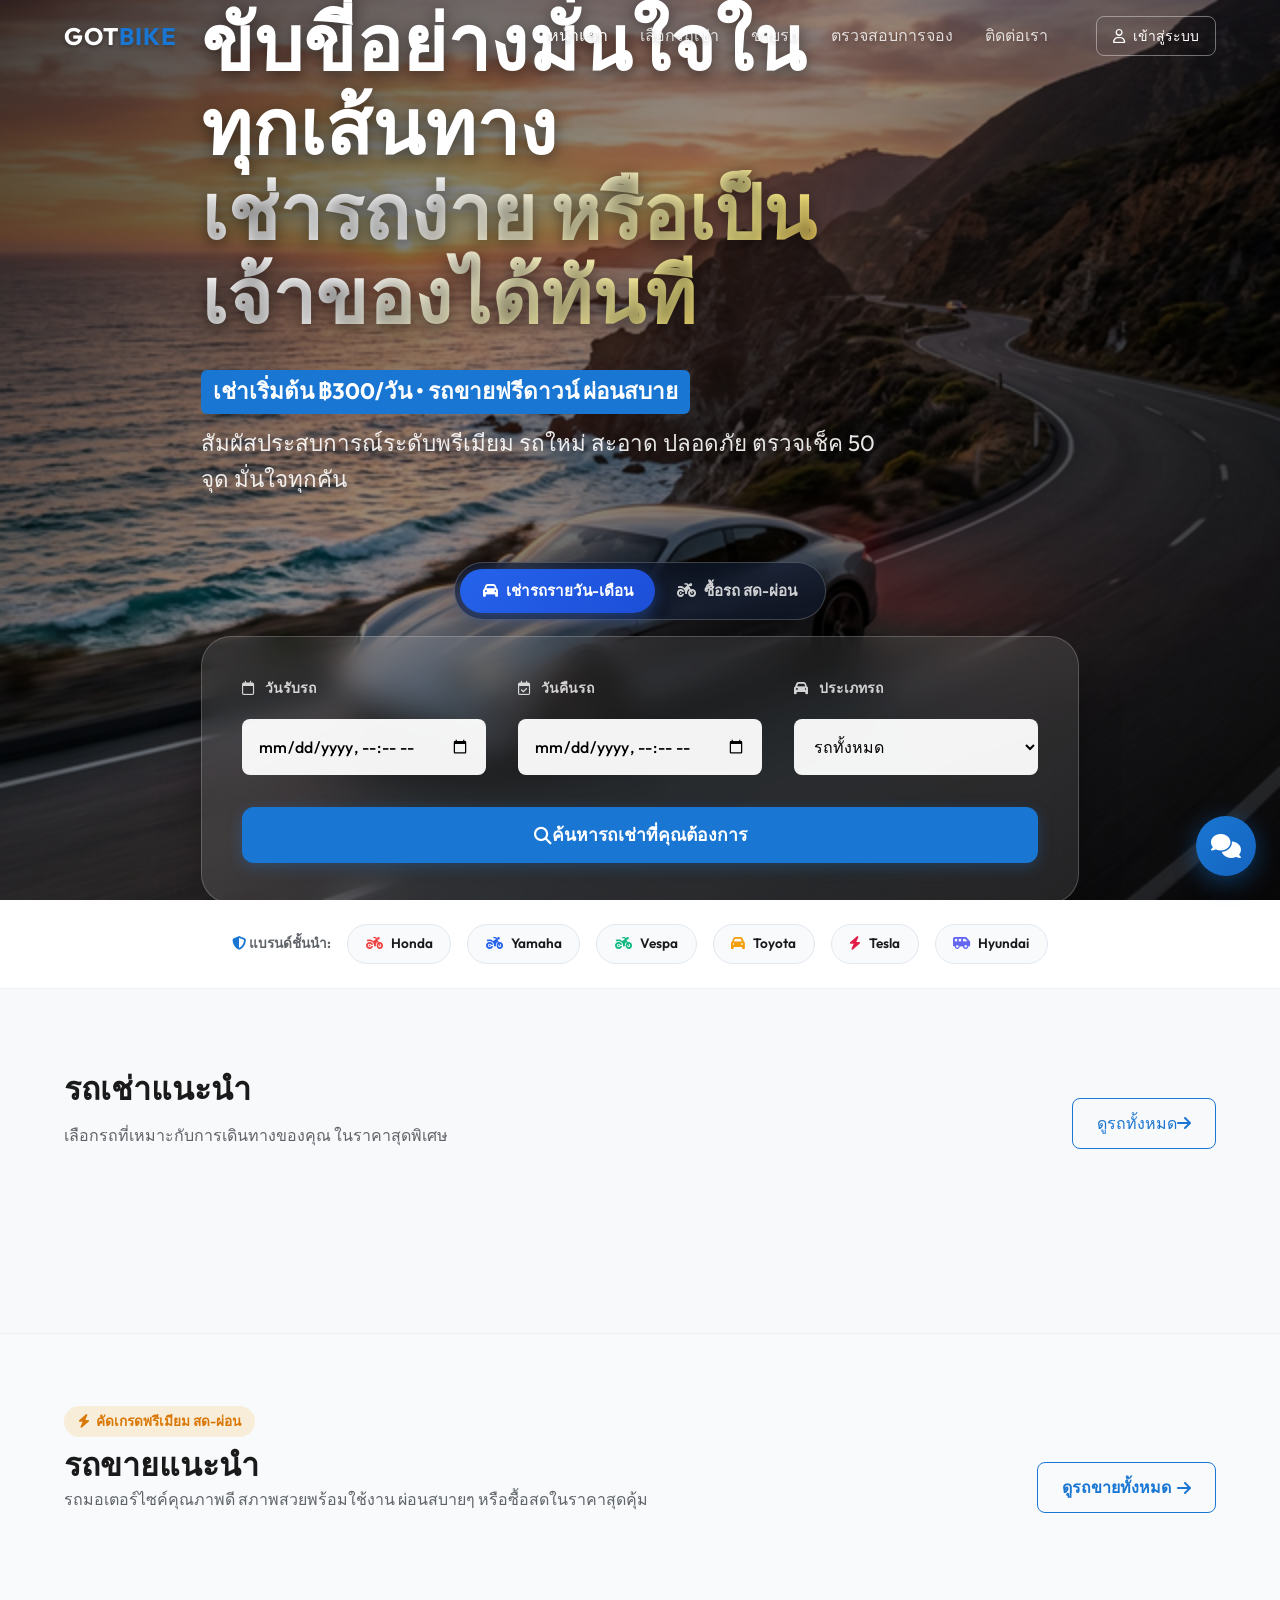
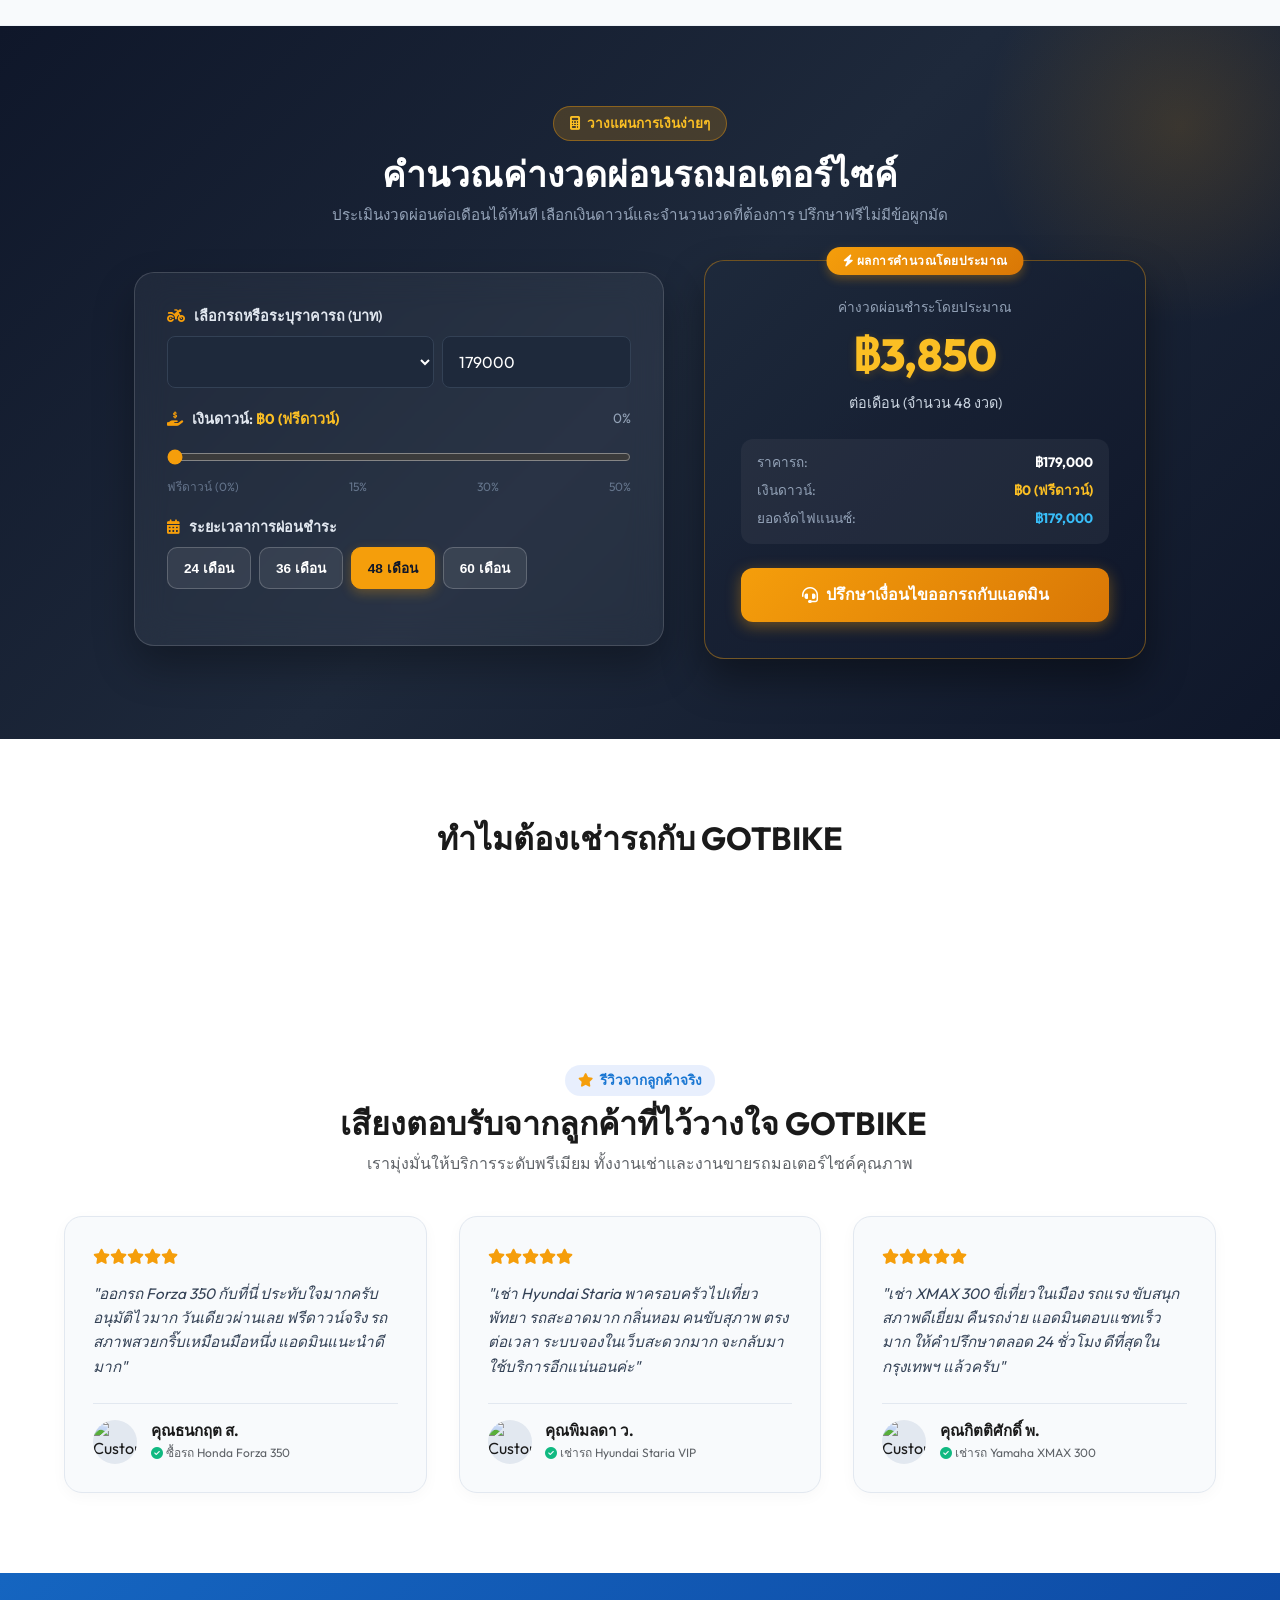
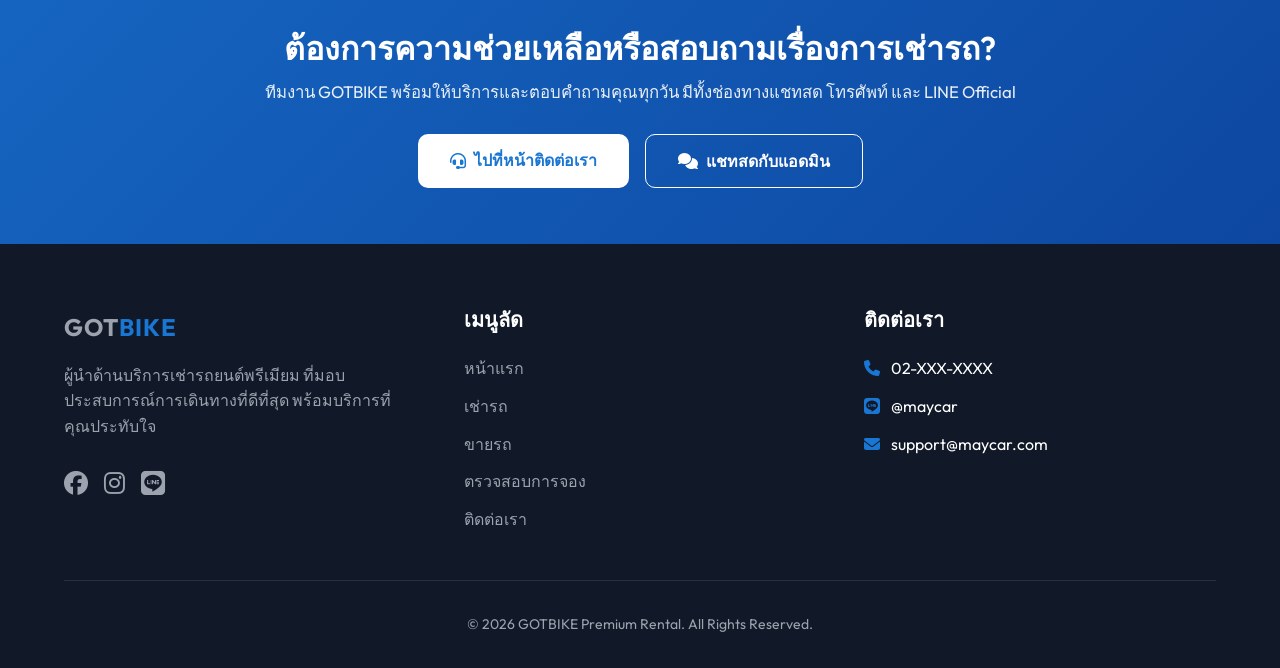
==== commit 8a2f1484: "Add files via upload" ====
--- a/Got-Bike-main/index.html
+++ b/Got-Bike-main/index.html
@@ -47,7 +47,7 @@
 
         <!-- View: Home Page -->
         <section id="home" class="view active">
-            <!-- Hero Section -->
+            <!-- Hero Section (Upgraded with Dual Mode & Luxury Styling - Requirement 3) -->
             <div class="hero">
                 <img src="hero_desktop_premium.png" alt="Premium Car" class="hero-bg desktop-only">
                 <img src="https://images.unsplash.com/photo-1533473359331-0135ef1b58bf?auto=format&fit=crop&q=80&w=800"
@@ -57,15 +57,35 @@
 
                 <div class="container hero-container">
                     <div class="hero-text">
-                        <h1 class="hero-title">เช่ารถง่ายๆ<br>ไปได้ทุกที่กับเรา</h1>
+                        <div class="luxury-hero-tag">
+                            <i class="fa-solid fa-crown" style="color: #fbbf24;"></i> GOTBIKE PREMIUM • บริการเช่ารถและขายรถมอเตอร์ไซค์คัดเกรด
+                        </div>
+                        <h1 class="hero-title">
+                            ขับขี่อย่างมั่นใจในทุกเส้นทาง<br>
+                            <span class="hero-gradient-text">เช่ารถง่าย หรือเป็นเจ้าของได้ทันที</span>
+                        </h1>
                         <p class="hero-subtitle">
-                            <span class="highlight">ราคาเริ่มต้นเพียง ฿300/วัน</span><br>
-                            สัมผัสประสบการณ์การเช่ารถระดับพรีเมียม รถใหม่ สะอาด ปลอดภัย มั่นใจทุกการเดินทาง
+                            <span class="highlight">เช่าเริ่มต้น ฿300/วัน • รถขายฟรีดาวน์ ผ่อนสบาย</span><br>
+                            สัมผัสประสบการณ์ระดับพรีเมียม รถใหม่ สะอาด ปลอดภัย ตรวจเช็ค 50 จุด มั่นใจทุกคัน
                         </p>
                     </div>
 
+                    <!-- Dual Service Mode Switcher -->
+                    <div class="service-switcher-wrapper">
+                        <div class="service-switcher">
+                            <button type="button" class="service-switch-tab active" id="hero-tab-rent" onclick="switchHeroSearchMode('rent')">
+                                <i class="fa-solid fa-car"></i> เช่ารถรายวัน-เดือน
+                            </button>
+                            <button type="button" class="service-switch-tab" id="hero-tab-sale" onclick="switchHeroSearchMode('sale')">
+                                <i class="fa-solid fa-motorcycle"></i> ซื้อรถ สด-ผ่อน
+                            </button>
+                        </div>
+                    </div>
+
+                    <!-- Search Bar Glass Panel -->
                     <div class="search-bar glass-panel">
-                        <div class="search-inputs">
+                        <!-- Rental Search Inputs -->
+                        <div class="search-inputs" id="hero-rent-inputs">
                             <div class="search-input-group">
                                 <label><i class="fa-regular fa-calendar"></i> วันรับรถ</label>
                                 <input type="datetime-local" class="form-input" id="pickup-date">
@@ -86,11 +106,79 @@
                                 </select>
                             </div>
                         </div>
-                        <button class="btn btn-primary search-submit" onclick="navigate('fleet')">
-                            <i class="fa-solid fa-magnifying-glass"></i> ค้นหารถที่คุณต้องการ
+
+                        <!-- Sale Bikes Search Inputs -->
+                        <div class="search-inputs" id="hero-sale-inputs" style="display: none;">
+                            <div class="search-input-group">
+                                <label><i class="fa-solid fa-money-bill-wave"></i> งบประมาณราคาสด</label>
+                                <select class="form-input" id="hero-sale-budget">
+                                    <option value="">ทุกระดับราคา</option>
+                                    <option value="under100k">ต่ำกว่า 100,000 บาท</option>
+                                    <option value="100k-150k">100,000 - 150,000 บาท</option>
+                                    <option value="150k-200k">150,000 - 200,000 บาท</option>
+                                    <option value="above200k">200,000 บาทขึ้นไป</option>
+                                </select>
+                            </div>
+                            <div class="search-input-group">
+                                <label><i class="fa-solid fa-hand-holding-dollar"></i> แผนเงินดาวน์</label>
+                                <select class="form-input" id="hero-sale-down">
+                                    <option value="">ทุกแผนเงินดาวน์</option>
+                                    <option value="zero">ฟรีดาวน์ (0 บาท)</option>
+                                    <option value="low">ดาวน์น้อย (ต่ำกว่า 10,000)</option>
+                                </select>
+                            </div>
+                            <div class="search-input-group">
+                                <label><i class="fa-solid fa-motorcycle"></i> รุ่นยอดนิยม</label>
+                                <select class="form-input" id="hero-sale-model">
+                                    <option value="">ทุกรุ่น / แบรนด์</option>
+                                    <option value="Forza">Honda Forza 350</option>
+                                    <option value="XMAX">Yamaha XMAX 300</option>
+                                    <option value="Vespa">Vespa Sprint</option>
+                                    <option value="ADV">Honda ADV 160</option>
+                                </select>
+                            </div>
+                        </div>
+
+                        <!-- Submit Buttons -->
+                        <button class="btn btn-primary search-submit" id="hero-rent-submit" onclick="navigate('fleet')">
+                            <i class="fa-solid fa-magnifying-glass"></i> ค้นหารถเช่าที่คุณต้องการ
                         </button>
-                    </div>
-                </div>
+                        <button class="btn search-submit" id="hero-sale-submit" onclick="executeHeroSaleSearch()" style="display: none; background: linear-gradient(135deg, #f59e0b 0%, #d97706 100%); color: white; border: none; font-weight: 700;">
+                            <i class="fa-solid fa-bolt"></i> ค้นหารถขายพร้อมส่งมอบ
+                        </button>
+                    </div>
+
+                    <!-- Floating Luxury Hero Stats Row -->
+                    <div class="hero-stats-row">
+                        <div class="hero-stat-card">
+                            <span class="hero-stat-num">500+</span>
+                            <span class="hero-stat-text">รถพร้อมส่งมอบ</span>
+                        </div>
+                        <div class="hero-stat-card">
+                            <span class="hero-stat-num">0 บาท</span>
+                            <span class="hero-stat-text">ฟรีดาวน์ ออกรถง่าย</span>
+                        </div>
+                        <div class="hero-stat-card">
+                            <span class="hero-stat-num">100%</span>
+                            <span class="hero-stat-text">ตรวจสภาพ 50 จุด</span>
+                        </div>
+                        <div class="hero-stat-card">
+                            <span class="hero-stat-num">4.9 ★</span>
+                            <span class="hero-stat-text">ลูกค้าประทับใจ 10,000+</span>
+                        </div>
+                    </div>
+                </div>
+            </div>
+
+            <!-- Brand Showcase Bar -->
+            <div class="brand-showcase-bar">
+                <span style="font-size: 0.85rem; font-weight: 700; color: var(--text-secondary);"><i class="fa-solid fa-shield-halved" style="color: var(--primary);"></i> แบรนด์ชั้นนำ:</span>
+                <a href="#sales" class="brand-pill" onclick="navigate('sales')"><i class="fa-solid fa-motorcycle" style="color: #ef4444;"></i> Honda</a>
+                <a href="#sales" class="brand-pill" onclick="navigate('sales')"><i class="fa-solid fa-motorcycle" style="color: #2563eb;"></i> Yamaha</a>
+                <a href="#sales" class="brand-pill" onclick="navigate('sales')"><i class="fa-solid fa-motorcycle" style="color: #10b981;"></i> Vespa</a>
+                <a href="#fleet" class="brand-pill" onclick="navigate('fleet')"><i class="fa-solid fa-car" style="color: #f59e0b;"></i> Toyota</a>
+                <a href="#fleet" class="brand-pill" onclick="navigate('fleet')"><i class="fa-solid fa-bolt" style="color: #e11d48;"></i> Tesla</a>
+                <a href="#fleet" class="brand-pill" onclick="navigate('fleet')"><i class="fa-solid fa-van-shuttle" style="color: #6366f1;"></i> Hyundai</a>
             </div>
 
             <!-- Featured Cars Section -->
@@ -128,6 +216,91 @@
 
                     <div class="sale-grid" id="featured-sales-grid">
                         <!-- Injected via JS -->
+                    </div>
+                </div>
+            </div>
+
+            <!-- Interactive Financing / Installment Calculator Section (Requirement 3) -->
+            <div class="financing-calc-section">
+                <div class="container" style="max-width: 1060px;">
+                    <div style="text-align: center; max-width: 650px; margin: 0 auto 2rem;">
+                        <span style="background: rgba(245, 158, 11, 0.2); color: #fbbf24; border: 1px solid rgba(245, 158, 11, 0.4); padding: 0.35rem 1rem; border-radius: 20px; font-size: 0.85rem; font-weight: 600; display: inline-flex; align-items: center; gap: 0.4rem; margin-bottom: 0.75rem;">
+                            <i class="fa-solid fa-calculator"></i> วางแผนการเงินง่ายๆ
+                        </span>
+                        <h2 style="font-size: 2.2rem; margin: 0 0 0.5rem; color: white;">คำนวณค่างวดผ่อนรถมอเตอร์ไซค์</h2>
+                        <p style="color: #94a3b8; font-size: 0.95rem; margin: 0;">ประเมินงวดผ่อนต่อเดือนได้ทันที เลือกเงินดาวน์และจำนวนงวดที่ต้องการ ปรึกษาฟรีไม่มีข้อผูกมัด</p>
+                    </div>
+
+                    <div class="calc-box-grid">
+                        <!-- Left: Form Controls -->
+                        <div class="calc-form-card">
+                            <div class="form-group" style="margin-bottom: 1.25rem;">
+                                <label style="color: #e2e8f0; font-size: 0.9rem; font-weight: 600; margin-bottom: 0.5rem; display: block;">
+                                    <i class="fa-solid fa-motorcycle" style="color: #f59e0b; margin-right: 0.35rem;"></i> เลือกรถหรือระบุราคารถ (บาท)
+                                </label>
+                                <div style="display: flex; gap: 0.5rem;">
+                                    <select id="calc-bike-select" class="form-input" style="flex: 1.5; background: #1e293b; color: white; border-color: #334155;" onchange="onCalcBikeSelectChange(this)">
+                                        <!-- Injected via JS -->
+                                    </select>
+                                    <input type="number" id="calc-price-input" class="form-input" style="flex: 1; background: #1e293b; color: white; border-color: #334155;" value="179000" oninput="recalcInstallment()">
+                                </div>
+                            </div>
+
+                            <div class="form-group" style="margin-bottom: 1.25rem;">
+                                <div style="display: flex; justify-content: space-between; margin-bottom: 0.5rem;">
+                                    <label style="color: #e2e8f0; font-size: 0.9rem; font-weight: 600;">
+                                        <i class="fa-solid fa-hand-holding-dollar" style="color: #f59e0b; margin-right: 0.35rem;"></i> เงินดาวน์: <span id="calc-down-display" style="color: #fbbf24; font-weight: 700;">฿0 (ฟรีดาวน์)</span>
+                                    </label>
+                                    <span id="calc-down-pct" style="font-size: 0.85rem; color: #94a3b8;">0%</span>
+                                </div>
+                                <input type="range" id="calc-down-slider" min="0" max="50" step="5" value="0" style="width: 100%; accent-color: #f59e0b; cursor: pointer;" oninput="onCalcDownSliderChange(this.value)">
+                                <div style="display: flex; justify-content: space-between; font-size: 0.75rem; color: #64748b; margin-top: 0.25rem;">
+                                    <span>ฟรีดาวน์ (0%)</span>
+                                    <span>15%</span>
+                                    <span>30%</span>
+                                    <span>50%</span>
+                                </div>
+                            </div>
+
+                            <div class="form-group">
+                                <label style="color: #e2e8f0; font-size: 0.9rem; font-weight: 600; margin-bottom: 0.5rem; display: block;">
+                                    <i class="fa-solid fa-calendar-days" style="color: #f59e0b; margin-right: 0.35rem;"></i> ระยะเวลาการผ่อนชำระ
+                                </label>
+                                <div style="display: flex; gap: 0.5rem; flex-wrap: wrap;" id="calc-terms-container">
+                                    <button type="button" class="calc-term-btn" onclick="selectCalcTerm(24, this)">24 เดือน</button>
+                                    <button type="button" class="calc-term-btn" onclick="selectCalcTerm(36, this)">36 เดือน</button>
+                                    <button type="button" class="calc-term-btn active" onclick="selectCalcTerm(48, this)">48 เดือน</button>
+                                    <button type="button" class="calc-term-btn" onclick="selectCalcTerm(60, this)">60 เดือน</button>
+                                </div>
+                            </div>
+                        </div>
+
+                        <!-- Right: Result Preview -->
+                        <div class="calc-result-card">
+                            <span class="calc-result-badge"><i class="fa-solid fa-bolt"></i> ผลการคำนวณโดยประมาณ</span>
+                            <p style="color: #94a3b8; font-size: 0.85rem; margin: 0 0 0.5rem;">ค่างวดผ่อนชำระโดยประมาณ</p>
+                            <div class="calc-monthly-val" id="calc-result-monthly">฿3,850</div>
+                            <p style="font-size: 0.9rem; color: #cbd5e1; margin: 0 0 1.5rem;">ต่อเดือน (จำนวน <span id="calc-result-term-text">48</span> งวด)</p>
+
+                            <div style="background: rgba(255,255,255,0.05); border-radius: 12px; padding: 0.85rem 1rem; margin-bottom: 1.5rem; font-size: 0.85rem; text-align: left; display: flex; flex-direction: column; gap: 0.4rem;">
+                                <div style="display: flex; justify-content: space-between;">
+                                    <span style="color: #94a3b8;">ราคารถ:</span>
+                                    <strong id="calc-summary-price" style="color: white;">฿179,000</strong>
+                                </div>
+                                <div style="display: flex; justify-content: space-between;">
+                                    <span style="color: #94a3b8;">เงินดาวน์:</span>
+                                    <strong id="calc-summary-down" style="color: #fbbf24;">฿0 (ฟรีดาวน์)</strong>
+                                </div>
+                                <div style="display: flex; justify-content: space-between;">
+                                    <span style="color: #94a3b8;">ยอดจัดไฟแนนซ์:</span>
+                                    <strong id="calc-summary-loan" style="color: #38bdf8;">฿179,000</strong>
+                                </div>
+                            </div>
+
+                            <button type="button" class="btn btn-primary" onclick="consultLoanWithAdmin()" style="width: 100%; padding: 0.9rem; font-weight: 700; font-size: 1rem; border-radius: 12px; background: linear-gradient(135deg, #f59e0b 0%, #d97706 100%); border: none; box-shadow: 0 4px 15px rgba(245, 158, 11, 0.4); display: flex; align-items: center; justify-content: center; gap: 0.5rem; cursor: pointer;">
+                                <i class="fa-solid fa-headset"></i> ปรึกษาเงื่อนไขออกรถกับแอดมิน
+                            </button>
+                        </div>
                     </div>
                 </div>
             </div>
@@ -140,6 +313,69 @@
                     <div style="display: grid; grid-template-columns: repeat(auto-fit, minmax(280px, 1fr)); gap: 2.5rem;"
                         id="why-us-grid">
                         <!-- Injected via JS -->
+                    </div>
+                </div>
+            </div>
+
+            <!-- Customer Testimonials Section (Requirement 3) -->
+            <div class="testimonials-section">
+                <div class="container">
+                    <div style="text-align: center; max-width: 600px; margin: 0 auto;">
+                        <div style="display: inline-flex; align-items: center; gap: 0.4rem; background: rgba(37, 99, 235, 0.1); color: var(--primary); padding: 0.3rem 0.85rem; border-radius: 20px; font-size: 0.85rem; font-weight: 600; margin-bottom: 0.5rem;">
+                            <i class="fa-solid fa-star" style="color: #f59e0b;"></i> รีวิวจากลูกค้าจริง
+                        </div>
+                        <h2 class="section-title" style="margin-bottom: 0.5rem;">เสียงตอบรับจากลูกค้าที่ไว้วางใจ GOTBIKE</h2>
+                        <p style="color: var(--text-secondary); margin: 0;">เรามุ่งมั่นให้บริการระดับพรีเมียม ทั้งงานเช่าและงานขายรถมอเตอร์ไซค์คุณภาพ</p>
+                    </div>
+
+                    <div class="testimonial-grid">
+                        <div class="testimonial-card">
+                            <div>
+                                <div class="testimonial-stars">
+                                    <i class="fa-solid fa-star"></i><i class="fa-solid fa-star"></i><i class="fa-solid fa-star"></i><i class="fa-solid fa-star"></i><i class="fa-solid fa-star"></i>
+                                </div>
+                                <p class="testimonial-text">"ออกรถ Forza 350 กับที่นี่ ประทับใจมากครับ อนุมัติไวมาก วันเดียวผ่านเลย ฟรีดาวน์จริง รถสภาพสวยกริ๊บเหมือนมือหนึ่ง แอดมินแนะนำดีมาก"</p>
+                            </div>
+                            <div class="testimonial-user">
+                                <img src="https://images.unsplash.com/photo-1534528741775-53994a69daeb?auto=format&fit=crop&q=80&w=150" class="testimonial-avatar" alt="Customer">
+                                <div>
+                                    <h4 class="testimonial-user-name">คุณธนกฤต ส.</h4>
+                                    <p class="testimonial-user-sub"><i class="fa-solid fa-circle-check" style="color:#10b981;"></i> ซื้อรถ Honda Forza 350</p>
+                                </div>
+                            </div>
+                        </div>
+
+                        <div class="testimonial-card">
+                            <div>
+                                <div class="testimonial-stars">
+                                    <i class="fa-solid fa-star"></i><i class="fa-solid fa-star"></i><i class="fa-solid fa-star"></i><i class="fa-solid fa-star"></i><i class="fa-solid fa-star"></i>
+                                </div>
+                                <p class="testimonial-text">"เช่า Hyundai Staria พาครอบครัวไปเที่ยวพัทยา รถสะอาดมาก กลิ่นหอม คนขับสุภาพ ตรงต่อเวลา ระบบจองในเว็บสะดวกมาก จะกลับมาใช้บริการอีกแน่นอนค่ะ"</p>
+                            </div>
+                            <div class="testimonial-user">
+                                <img src="https://images.unsplash.com/photo-1507003211169-0a1dd7228f2d?auto=format&fit=crop&q=80&w=150" class="testimonial-avatar" alt="Customer">
+                                <div>
+                                    <h4 class="testimonial-user-name">คุณพิมลดา ว.</h4>
+                                    <p class="testimonial-user-sub"><i class="fa-solid fa-circle-check" style="color:#10b981;"></i> เช่ารถ Hyundai Staria VIP</p>
+                                </div>
+                            </div>
+                        </div>
+
+                        <div class="testimonial-card">
+                            <div>
+                                <div class="testimonial-stars">
+                                    <i class="fa-solid fa-star"></i><i class="fa-solid fa-star"></i><i class="fa-solid fa-star"></i><i class="fa-solid fa-star"></i><i class="fa-solid fa-star"></i>
+                                </div>
+                                <p class="testimonial-text">"เช่า XMAX 300 ขี่เที่ยวในเมือง รถแรง ขับสนุก สภาพดีเยี่ยม คืนรถง่าย แอดมินตอบแชทเร็วมาก ให้คำปรึกษาตลอด 24 ชั่วโมง ดีที่สุดในกรุงเทพฯ แล้วครับ"</p>
+                            </div>
+                            <div class="testimonial-user">
+                                <img src="https://images.unsplash.com/photo-1500648767791-00dcc994a43e?auto=format&fit=crop&q=80&w=150" class="testimonial-avatar" alt="Customer">
+                                <div>
+                                    <h4 class="testimonial-user-name">คุณกิตติศักดิ์ พ.</h4>
+                                    <p class="testimonial-user-sub"><i class="fa-solid fa-circle-check" style="color:#10b981;"></i> เช่ารถ Yamaha XMAX 300</p>
+                                </div>
+                            </div>
+                        </div>
                     </div>
                 </div>
             </div>
@@ -250,27 +486,76 @@
 
                 <!-- Logged In State -->
                 <div id="dashboard-user-state" style="display: none;">
-                    <div class="dashboard-tabs">
-                        <button class="tab-btn active" onclick="filterBookings('all', this)">การจองทั้งหมด</button>
-                        <button class="tab-btn" onclick="filterBookings('pending', this)">กำลังดำเนินการ</button>
-                        <button class="tab-btn" onclick="filterBookings('history', this)">ประวัติย้อนหลัง</button>
-                    </div>
-
-                    <div id="user-bookings-list" style="display: flex; flex-direction: column;">
-                        <!-- Bookings injected here by JS -->
-
-                        <!-- Empty State Placeholder -->
-                        <div id="empty-bookings"
-                            style="text-align: center; padding: 5rem 2rem; background: var(--bg-white); border-radius: 20px; border: 2px dashed #e2e8f0; display: none;">
-                            <div
-                                style="width: 80px; height: 80px; background: #f1f5f9; border-radius: 50%; display: flex; align-items: center; justify-content: center; margin: 0 auto 1.5rem; color: #94a3b8;">
-                                <i class="fa-regular fa-calendar-xmark fa-2x"></i>
-                            </div>
-                            <h3 style="color: #1e293b; margin-bottom: 0.5rem;">ยังไม่มีราการจองในขณะนี้</h3>
-                            <p style="color: #64748b; margin-bottom: 2rem;">ดูเหมือนว่าคุณจะยังไม่มีการจองรถ
-                                ลองไปเลือกรถที่คุณชอบดูสิ</p>
-                            <button class="btn btn-primary" onclick="navigate('fleet')"
-                                style="padding: 0.75rem 2rem;">ไปที่หน้ารถเช่า</button>
+                    <!-- Main Dashboard Switcher (Rentals vs Sales) -->
+                    <div class="dash-main-nav">
+                        <button id="dash-tab-rentals-btn" class="dash-main-tab active" onclick="switchDashboardMainTab('rentals')">
+                            <i class="fa-solid fa-car"></i> ประวัติการจองรถเช่าของฉัน
+                        </button>
+                        <button id="dash-tab-sales-btn" class="dash-main-tab" onclick="switchDashboardMainTab('sales')">
+                            <i class="fa-solid fa-tags"></i> รถขายแนะนำ & สิทธิพิเศษสำหรับคุณ
+                        </button>
+                    </div>
+
+                    <!-- Panel 1: Rentals History -->
+                    <div id="dash-rentals-panel">
+                        <div class="dashboard-tabs">
+                            <button class="tab-btn active" onclick="filterBookings('all', this)">การจองทั้งหมด</button>
+                            <button class="tab-btn" onclick="filterBookings('pending', this)">กำลังดำเนินการ</button>
+                            <button class="tab-btn" onclick="filterBookings('history', this)">ประวัติย้อนหลัง</button>
+                        </div>
+
+                        <div id="user-bookings-list" style="display: flex; flex-direction: column;">
+                            <!-- Bookings injected here by JS -->
+
+                            <!-- Empty State Placeholder -->
+                            <div id="empty-bookings"
+                                style="text-align: center; padding: 5rem 2rem; background: var(--bg-white); border-radius: 20px; border: 2px dashed #e2e8f0; display: none;">
+                                <div
+                                    style="width: 80px; height: 80px; background: #f1f5f9; border-radius: 50%; display: flex; align-items: center; justify-content: center; margin: 0 auto 1.5rem; color: #94a3b8;">
+                                    <i class="fa-regular fa-calendar-xmark fa-2x"></i>
+                                </div>
+                                <h3 style="color: #1e293b; margin-bottom: 0.5rem;">ยังไม่มีรายการจองในขณะนี้</h3>
+                                <p style="color: #64748b; margin-bottom: 2rem;">ดูเหมือนว่าคุณจะยังไม่มีการจองรถ
+                                    ลองไปเลือกรถที่คุณชอบดูสิ</p>
+                                <button class="btn btn-primary" onclick="navigate('fleet')"
+                                    style="padding: 0.75rem 2rem;">ไปที่หน้ารถเช่า</button>
+                            </div>
+                        </div>
+                    </div>
+
+                    <!-- Panel 2: Sale Bikes Dashboard -->
+                    <div id="dash-sales-panel" style="display: none;">
+                        <div class="dashboard-sale-highlight">
+                            <div style="display: flex; justify-content: space-between; align-items: center; flex-wrap: wrap; gap: 1rem;">
+                                <div>
+                                    <span style="background: #fef3c7; color: #b45309; padding: 0.25rem 0.75rem; border-radius: 20px; font-size: 0.75rem; font-weight: 700; display: inline-flex; align-items: center; gap: 0.35rem; margin-bottom: 0.5rem;">
+                                        <i class="fa-solid fa-crown"></i> สิทธิพิเศษเฉพาะสมาชิก GOTBIKE
+                                    </span>
+                                    <h3 style="margin: 0 0 0.35rem; color: #0f172a; font-size: 1.35rem;">ออกรถวันนี้! รับส่วนลดเงินสดสูงสุด 10,000 บาท หรือฟรีประกันภัยชั้น 1</h3>
+                                    <p style="margin: 0; color: #64748b; font-size: 0.9rem;">รถทุกคันผ่านการตรวจเช็คสภาพ 150 จุด พร้อมรับประกันเครื่องยนต์และเกียร์ 1 ปีเต็ม</p>
+                                </div>
+                                <div style="display: flex; gap: 0.75rem; flex-wrap: wrap;">
+                                    <button class="btn btn-outline" onclick="navigate('sales')" style="border-color: #f59e0b; color: #b45309; font-weight: 600;">
+                                        <i class="fa-solid fa-list" style="margin-right: 0.35rem;"></i> ดูรถขายทั้งหมด
+                                    </button>
+                                    <button class="btn btn-primary" onclick="toggleChatWidget(); sendQuickChatMessage('สวัสดีครับ สนใจปรึกษาเรื่องซื้อรถผ่อน-ดาวน์ผ่านแดชบอร์ดครับ');" style="background: linear-gradient(135deg, #f59e0b, #d97706); border: none; font-weight: 700;">
+                                        <i class="fa-solid fa-comments" style="margin-right: 0.35rem;"></i> ปรึกษาไฟแนนซ์ด่วน
+                                    </button>
+                                </div>
+                            </div>
+                        </div>
+
+                        <div style="margin-top: 1rem;">
+                            <div style="display: flex; justify-content: space-between; align-items: center; margin-bottom: 1.5rem; flex-wrap: wrap; gap: 0.5rem;">
+                                <div>
+                                    <h3 style="margin: 0; font-size: 1.4rem; color: var(--text-primary);">รถขายแนะนำสำหรับคุณ (ยอดนิยม & พร้อมส่งมอบ)</h3>
+                                    <p style="margin: 0.25rem 0 0; color: var(--text-secondary); font-size: 0.875rem;">คลิกดูรายละเอียดรถ คำนวณค่างวด หรือติดต่อสอบถามฝ่ายขายได้ทันที</p>
+                                </div>
+                            </div>
+
+                            <div class="sale-grid" id="dash-sales-grid">
+                                <!-- Injected via JS -->
+                            </div>
                         </div>
                     </div>
                 </div>
@@ -764,10 +1049,12 @@
         </div>
     </div>
 
-    <!-- Sale Bike Detail Modal -->
+    <!-- Sale Bike Detail Modal (Scrollable - Requirement 1) -->
     <div class="modal-overlay" id="saleDetailModal" onclick="if(event.target === this) toggleModal('saleDetailModal')">
-        <div class="modal sale-detail-modal" style="max-width: 680px; padding: 0; overflow: hidden; border-radius: 16px;">
-            <i class="fa-solid fa-xmark modal-close" onclick="toggleModal('saleDetailModal')" style="top: 1rem; right: 1rem; z-index: 10; background: rgba(0,0,0,0.5); color: white; width: 32px; height: 32px; border-radius: 50%; display: flex; align-items: center; justify-content: center; font-size: 1rem; cursor: pointer; backdrop-filter: blur(4px);"></i>
+        <div class="modal sale-detail-modal">
+            <button type="button" class="sale-modal-close-btn" onclick="toggleModal('saleDetailModal')" aria-label="Close">
+                <i class="fa-solid fa-xmark"></i>
+            </button>
             
             <div class="sale-modal-content">
                 <!-- Gallery Section -->
--- a/Got-Bike-main/css/global.css
+++ b/Got-Bike-main/css/global.css
@@ -2365,9 +2365,60 @@
     color: #334155;
     line-height: 1.6;
     white-space: pre-line;
-    max-height: 160px;
+    max-height: 180px;
     overflow-y: auto;
     border: 1px solid #e2e8f0;
+}
+
+/* Fix for Sale Detail Modal Scrollability (Requirement 1) */
+#saleDetailModal.modal-overlay.active {
+    display: flex !important;
+    align-items: flex-start !important;
+    justify-content: center !important;
+    overflow-y: auto !important;
+    padding: 2.5rem 1rem !important;
+    -webkit-overflow-scrolling: touch;
+}
+
+.sale-detail-modal {
+    max-width: 680px;
+    width: 100%;
+    padding: 0 !important;
+    max-height: calc(100vh - 5rem);
+    overflow-y: auto !important;
+    overflow-x: hidden;
+    border-radius: 20px !important;
+    box-shadow: 0 25px 50px -12px rgba(0, 0, 0, 0.45);
+    background: #ffffff;
+    position: relative;
+    margin: auto;
+    -webkit-overflow-scrolling: touch;
+}
+
+.sale-modal-close-btn {
+    position: absolute;
+    top: 1rem;
+    right: 1rem;
+    z-index: 50;
+    background: rgba(15, 23, 42, 0.75);
+    color: #ffffff;
+    width: 36px;
+    height: 36px;
+    border-radius: 50%;
+    border: 1px solid rgba(255, 255, 255, 0.3);
+    display: flex;
+    align-items: center;
+    justify-content: center;
+    font-size: 1rem;
+    cursor: pointer;
+    backdrop-filter: blur(8px);
+    transition: all 0.2s ease;
+}
+
+.sale-modal-close-btn:hover {
+    background: #ef4444;
+    transform: scale(1.1);
+    border-color: transparent;
 }
 
 @media (max-width: 600px) {
@@ -2376,6 +2427,403 @@
         gap: 0.5rem;
     }
     .sale-gallery-main {
-        height: 240px;
-    }
-}+        height: 230px;
+    }
+    #saleDetailModal.modal-overlay.active {
+        padding: 1rem 0.5rem !important;
+    }
+    .sale-detail-modal {
+        max-height: calc(100vh - 2rem);
+        border-radius: 16px !important;
+    }
+}
+
+/* =========================================================
+   Luxury & Premium Homepage Enhancements (Requirement 3)
+   ========================================================= */
+
+/* Hero Gradient & Tag */
+.luxury-hero-tag {
+    display: inline-flex;
+    align-items: center;
+    gap: 0.5rem;
+    background: rgba(15, 23, 42, 0.65);
+    border: 1px solid rgba(245, 158, 11, 0.45);
+    color: #fef08a;
+    padding: 0.4rem 1.1rem;
+    border-radius: 30px;
+    font-size: 0.85rem;
+    font-weight: 600;
+    backdrop-filter: blur(10px);
+    margin-bottom: 1.25rem;
+    box-shadow: 0 4px 15px rgba(245, 158, 11, 0.15);
+}
+
+.hero-gradient-text {
+    background: linear-gradient(135deg, #ffffff 30%, #fef08a 70%, #f59e0b 100%);
+    -webkit-background-clip: text;
+    -webkit-text-fill-color: transparent;
+    display: inline-block;
+}
+
+/* Dual Service Switcher in Hero */
+.service-switcher-wrapper {
+    display: flex;
+    justify-content: center;
+    margin-bottom: 1rem;
+}
+
+.service-switcher {
+    display: inline-flex;
+    background: rgba(15, 23, 42, 0.7);
+    padding: 0.35rem;
+    border-radius: 40px;
+    border: 1px solid rgba(255, 255, 255, 0.2);
+    backdrop-filter: blur(12px);
+    box-shadow: 0 8px 30px rgba(0, 0, 0, 0.25);
+}
+
+.service-switch-tab {
+    display: inline-flex;
+    align-items: center;
+    gap: 0.5rem;
+    padding: 0.65rem 1.4rem;
+    border-radius: 30px;
+    border: none;
+    background: transparent;
+    color: rgba(255, 255, 255, 0.8);
+    font-size: 0.95rem;
+    font-weight: 600;
+    cursor: pointer;
+    transition: all 0.25s ease;
+    font-family: inherit;
+}
+
+.service-switch-tab:hover {
+    color: #ffffff;
+}
+
+.service-switch-tab.active {
+    background: linear-gradient(135deg, #2563eb 0%, #1d4ed8 100%);
+    color: #ffffff;
+    box-shadow: 0 4px 15px rgba(37, 99, 235, 0.4);
+}
+
+.service-switch-tab.active.sale-tab {
+    background: linear-gradient(135deg, #d97706 0%, #b45309 100%);
+    box-shadow: 0 4px 15px rgba(217, 119, 6, 0.4);
+}
+
+/* Floating Hero Stats */
+.hero-stats-row {
+    display: grid;
+    grid-template-columns: repeat(4, 1fr);
+    gap: 1.25rem;
+    margin-top: 2rem;
+    max-width: 1000px;
+    margin-left: auto;
+    margin-right: auto;
+}
+
+.hero-stat-card {
+    background: rgba(255, 255, 255, 0.12);
+    border: 1px solid rgba(255, 255, 255, 0.2);
+    backdrop-filter: blur(12px);
+    border-radius: 16px;
+    padding: 1.1rem 1rem;
+    text-align: center;
+    color: white;
+    box-shadow: 0 8px 24px rgba(0, 0, 0, 0.15);
+    transition: transform 0.25s ease, background 0.25s ease;
+}
+
+.hero-stat-card:hover {
+    transform: translateY(-4px);
+    background: rgba(255, 255, 255, 0.18);
+    border-color: rgba(245, 158, 11, 0.5);
+}
+
+.hero-stat-num {
+    font-size: 1.75rem;
+    font-weight: 800;
+    color: #fef08a;
+    display: block;
+    line-height: 1.2;
+    margin-bottom: 0.2rem;
+}
+
+.hero-stat-text {
+    font-size: 0.8rem;
+    color: rgba(255, 255, 255, 0.85);
+    font-weight: 500;
+}
+
+@media (max-width: 768px) {
+    .hero-stats-row {
+        grid-template-columns: repeat(2, 1fr);
+        gap: 0.75rem;
+    }
+    .hero-stat-num {
+        font-size: 1.4rem;
+    }
+}
+
+/* Popular Brands Showcase */
+.brand-showcase-bar {
+    display: flex;
+    justify-content: center;
+    align-items: center;
+    gap: 1rem;
+    flex-wrap: wrap;
+    padding: 1.5rem 1rem;
+    background: #ffffff;
+    border-bottom: 1px solid #edf2f7;
+}
+
+.brand-pill {
+    display: inline-flex;
+    align-items: center;
+    gap: 0.5rem;
+    padding: 0.5rem 1.1rem;
+    border-radius: 30px;
+    background: #f8fafc;
+    border: 1px solid #e2e8f0;
+    color: var(--text-primary);
+    font-size: 0.85rem;
+    font-weight: 600;
+    cursor: pointer;
+    transition: all 0.2s ease;
+    text-decoration: none;
+}
+
+.brand-pill:hover {
+    background: #eff6ff;
+    color: var(--primary);
+    border-color: #bfdbfe;
+    transform: translateY(-2px);
+    box-shadow: 0 4px 10px rgba(37, 99, 235, 0.1);
+}
+
+/* Interactive Financing / Installment Calculator */
+.financing-calc-section {
+    background: linear-gradient(135deg, #0f172a 0%, #1e293b 50%, #0f172a 100%);
+    color: white;
+    padding: 5rem 1.5rem;
+    position: relative;
+    overflow: hidden;
+}
+
+.financing-calc-section::before {
+    content: '';
+    position: absolute;
+    top: -100px;
+    right: -100px;
+    width: 400px;
+    height: 400px;
+    background: radial-gradient(circle, rgba(245, 158, 11, 0.15) 0%, transparent 70%);
+    border-radius: 50%;
+    pointer-events: none;
+}
+
+.calc-box-grid {
+    display: grid;
+    grid-template-columns: 1.2fr 1fr;
+    gap: 2.5rem;
+    align-items: center;
+    margin-top: 2rem;
+}
+
+.calc-form-card {
+    background: rgba(255, 255, 255, 0.05);
+    border: 1px solid rgba(255, 255, 255, 0.15);
+    backdrop-filter: blur(16px);
+    border-radius: 20px;
+    padding: 2rem;
+    box-shadow: 0 20px 40px rgba(0, 0, 0, 0.3);
+}
+
+.calc-result-card {
+    background: linear-gradient(135deg, rgba(30, 41, 59, 0.95) 0%, rgba(15, 23, 42, 0.95) 100%);
+    border: 1px solid rgba(245, 158, 11, 0.4);
+    border-radius: 20px;
+    padding: 2.25rem;
+    text-align: center;
+    box-shadow: 0 20px 40px rgba(0, 0, 0, 0.4);
+    position: relative;
+}
+
+.calc-result-badge {
+    position: absolute;
+    top: -14px;
+    left: 50%;
+    transform: translateX(-50%);
+    background: linear-gradient(135deg, #f59e0b 0%, #d97706 100%);
+    color: #ffffff;
+    font-size: 0.75rem;
+    font-weight: 700;
+    padding: 0.3rem 1rem;
+    border-radius: 20px;
+    box-shadow: 0 4px 10px rgba(245, 158, 11, 0.3);
+    text-transform: uppercase;
+    letter-spacing: 0.5px;
+}
+
+.calc-monthly-val {
+    font-size: 2.8rem;
+    font-weight: 800;
+    color: #fbbf24;
+    line-height: 1.1;
+    margin: 0.75rem 0;
+    text-shadow: 0 2px 10px rgba(245, 158, 11, 0.2);
+}
+
+.calc-term-btn {
+    padding: 0.55rem 1rem;
+    border-radius: 10px;
+    border: 1px solid rgba(255, 255, 255, 0.2);
+    background: rgba(255, 255, 255, 0.08);
+    color: white;
+    cursor: pointer;
+    font-weight: 600;
+    font-size: 0.85rem;
+    transition: all 0.2s;
+}
+
+.calc-term-btn:hover {
+    background: rgba(255, 255, 255, 0.18);
+}
+
+.calc-term-btn.active {
+    background: #f59e0b;
+    border-color: #f59e0b;
+    color: #0f172a;
+    font-weight: 700;
+    box-shadow: 0 4px 12px rgba(245, 158, 11, 0.3);
+}
+
+@media (max-width: 900px) {
+    .calc-box-grid {
+        grid-template-columns: 1fr;
+        gap: 1.5rem;
+    }
+}
+
+/* Customer Testimonials */
+.testimonials-section {
+    background: #ffffff;
+    padding: 5rem 1.5rem;
+}
+
+.testimonial-grid {
+    display: grid;
+    grid-template-columns: repeat(auto-fit, minmax(300px, 1fr));
+    gap: 2rem;
+    margin-top: 2.5rem;
+}
+
+.testimonial-card {
+    background: #f8fafc;
+    border: 1px solid #e2e8f0;
+    border-radius: 18px;
+    padding: 1.75rem;
+    box-shadow: 0 4px 15px rgba(0, 0, 0, 0.03);
+    display: flex;
+    flex-direction: column;
+    justify-content: space-between;
+    transition: transform 0.25s ease, box-shadow 0.25s ease;
+}
+
+.testimonial-card:hover {
+    transform: translateY(-4px);
+    box-shadow: 0 12px 30px rgba(0, 0, 0, 0.08);
+    border-color: #cbd5e1;
+}
+
+.testimonial-stars {
+    color: #f59e0b;
+    margin-bottom: 0.75rem;
+    font-size: 0.95rem;
+}
+
+.testimonial-text {
+    font-size: 0.95rem;
+    line-height: 1.6;
+    color: #334155;
+    margin-bottom: 1.5rem;
+    font-style: italic;
+}
+
+.testimonial-user {
+    display: flex;
+    align-items: center;
+    gap: 0.85rem;
+    border-top: 1px solid #e2e8f0;
+    padding-top: 1rem;
+}
+
+.testimonial-avatar {
+    width: 44px;
+    height: 44px;
+    border-radius: 50%;
+    object-fit: cover;
+    background: #e2e8f0;
+}
+
+.testimonial-user-name {
+    font-weight: 700;
+    font-size: 0.95rem;
+    color: var(--text-primary);
+    margin: 0;
+}
+
+.testimonial-user-sub {
+    font-size: 0.75rem;
+    color: var(--text-secondary);
+    margin: 0.15rem 0 0;
+}
+
+/* User Dashboard Sale Bikes Tab & Highlights */
+.dashboard-sale-highlight {
+    background: linear-gradient(135deg, #f8fafc 0%, #fffbeb 100%);
+    border: 1px solid #fde68a;
+    border-radius: 16px;
+    padding: 1.75rem;
+    margin-bottom: 2rem;
+}
+
+.dash-main-nav {
+    display: flex;
+    gap: 0.75rem;
+    margin-bottom: 2rem;
+    border-bottom: 2px solid #e2e8f0;
+    padding-bottom: 1rem;
+    flex-wrap: wrap;
+}
+
+.dash-main-tab {
+    padding: 0.75rem 1.5rem;
+    border-radius: 12px;
+    border: 1px solid #e2e8f0;
+    font-weight: 700;
+    font-size: 0.95rem;
+    cursor: pointer;
+    display: inline-flex;
+    align-items: center;
+    gap: 0.5rem;
+    background: #f8fafc;
+    color: #64748b;
+    transition: all 0.2s ease;
+}
+
+.dash-main-tab:hover {
+    background: #f1f5f9;
+    color: var(--text-primary);
+}
+
+.dash-main-tab.active {
+    background: var(--primary);
+    color: white;
+    border-color: var(--primary);
+    box-shadow: 0 4px 12px rgba(25, 118, 210, 0.25);
+}
+
